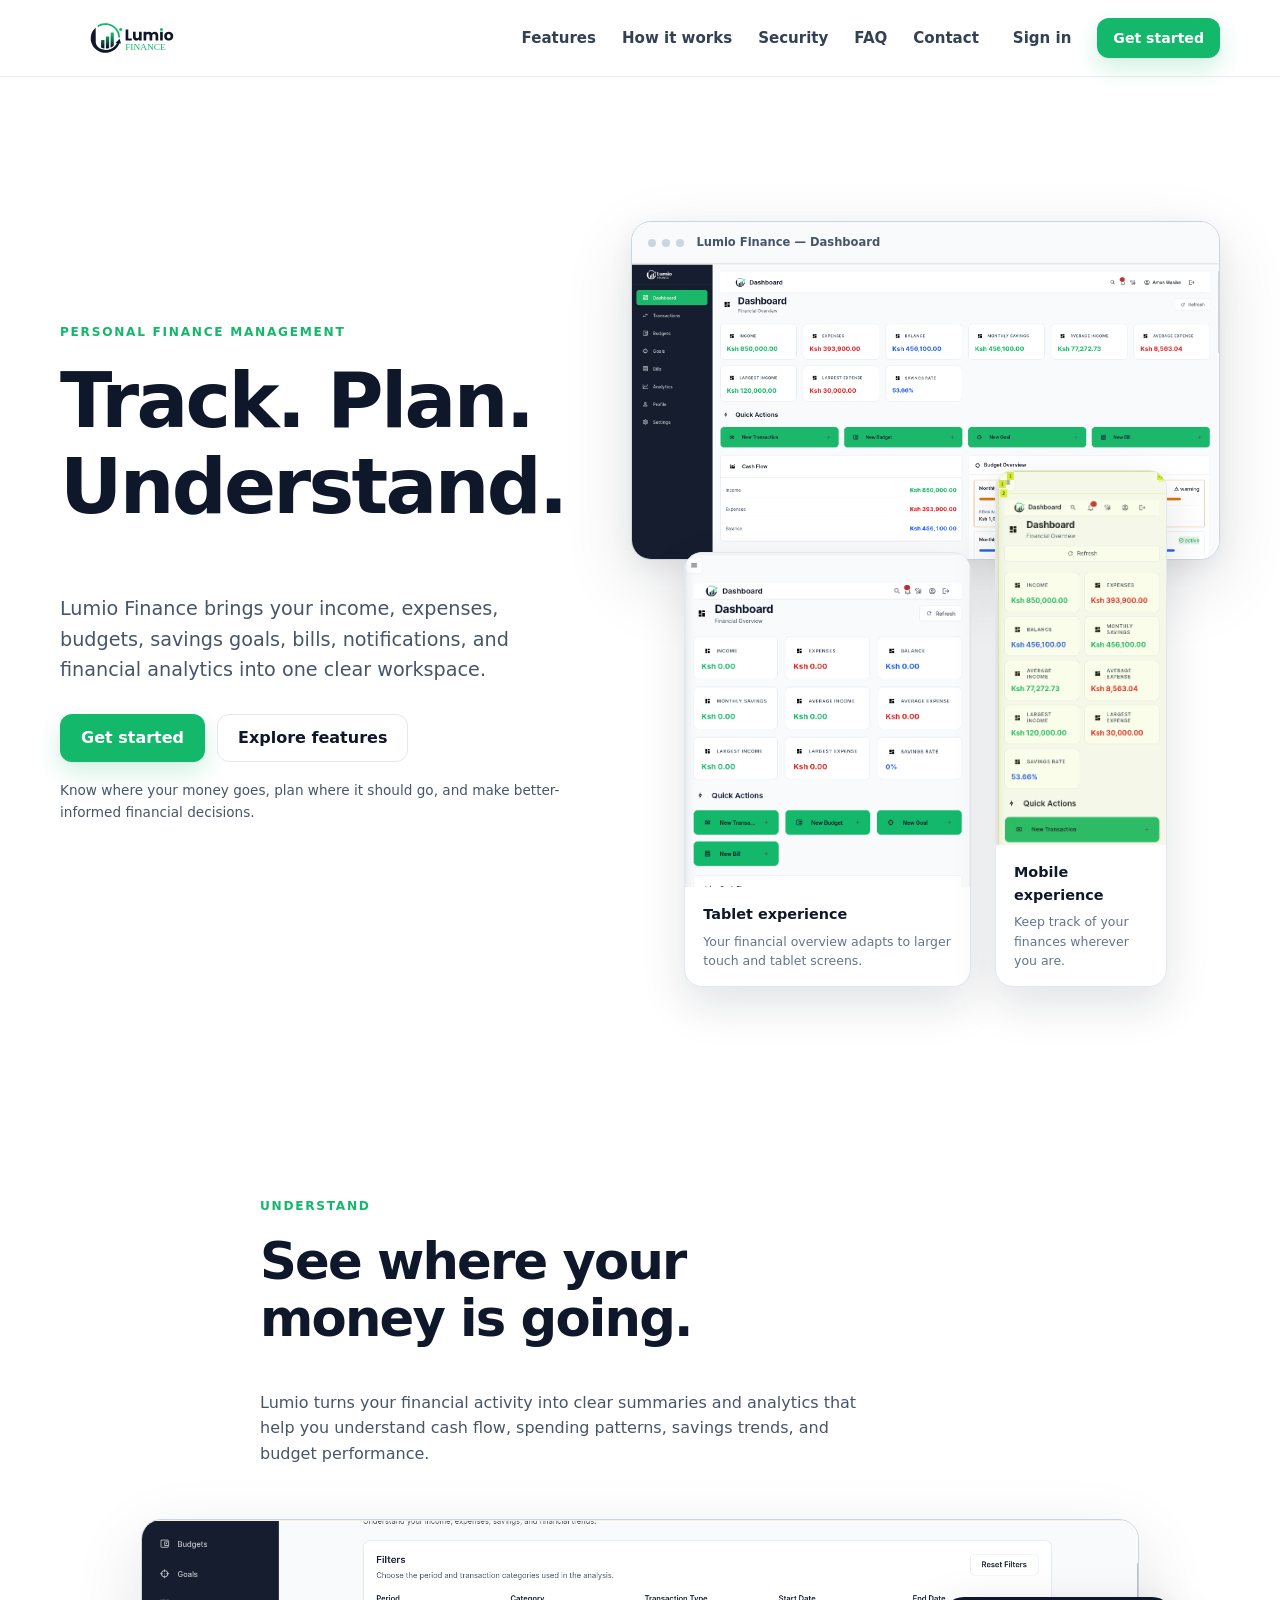
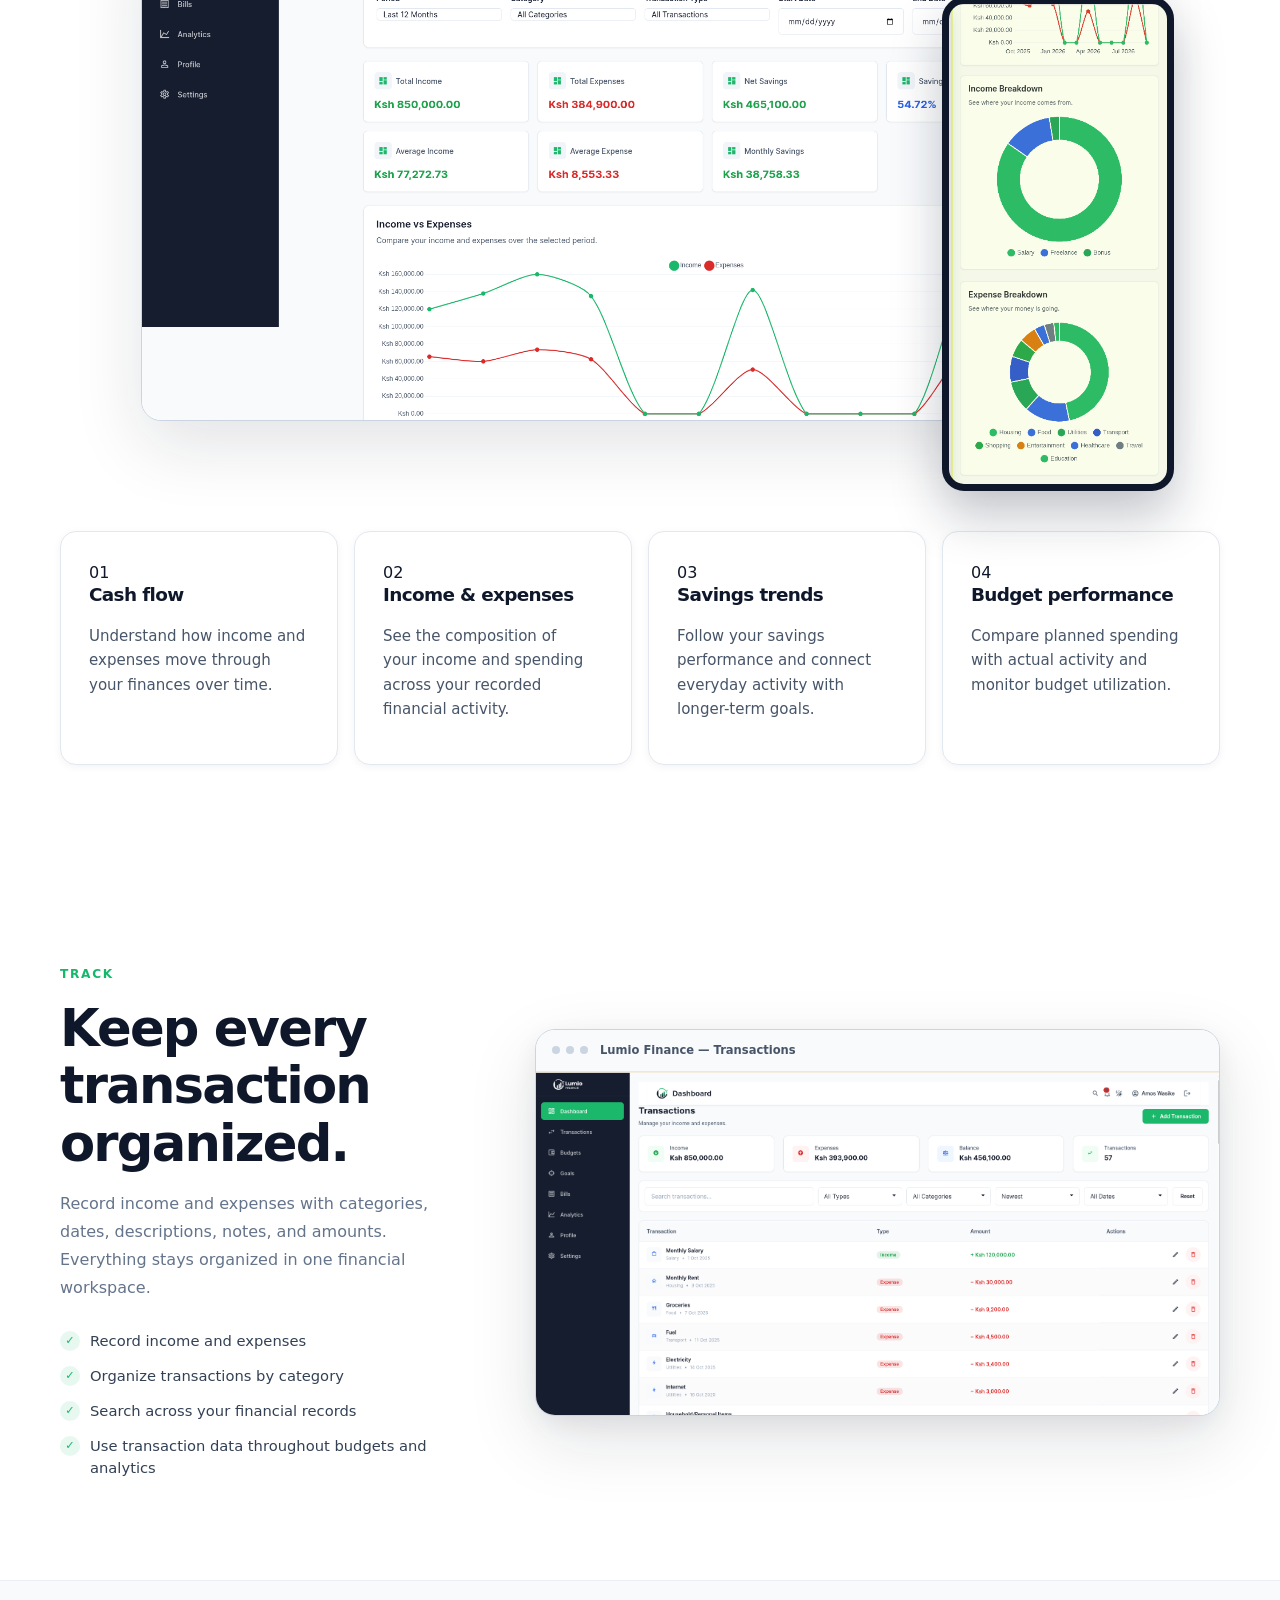
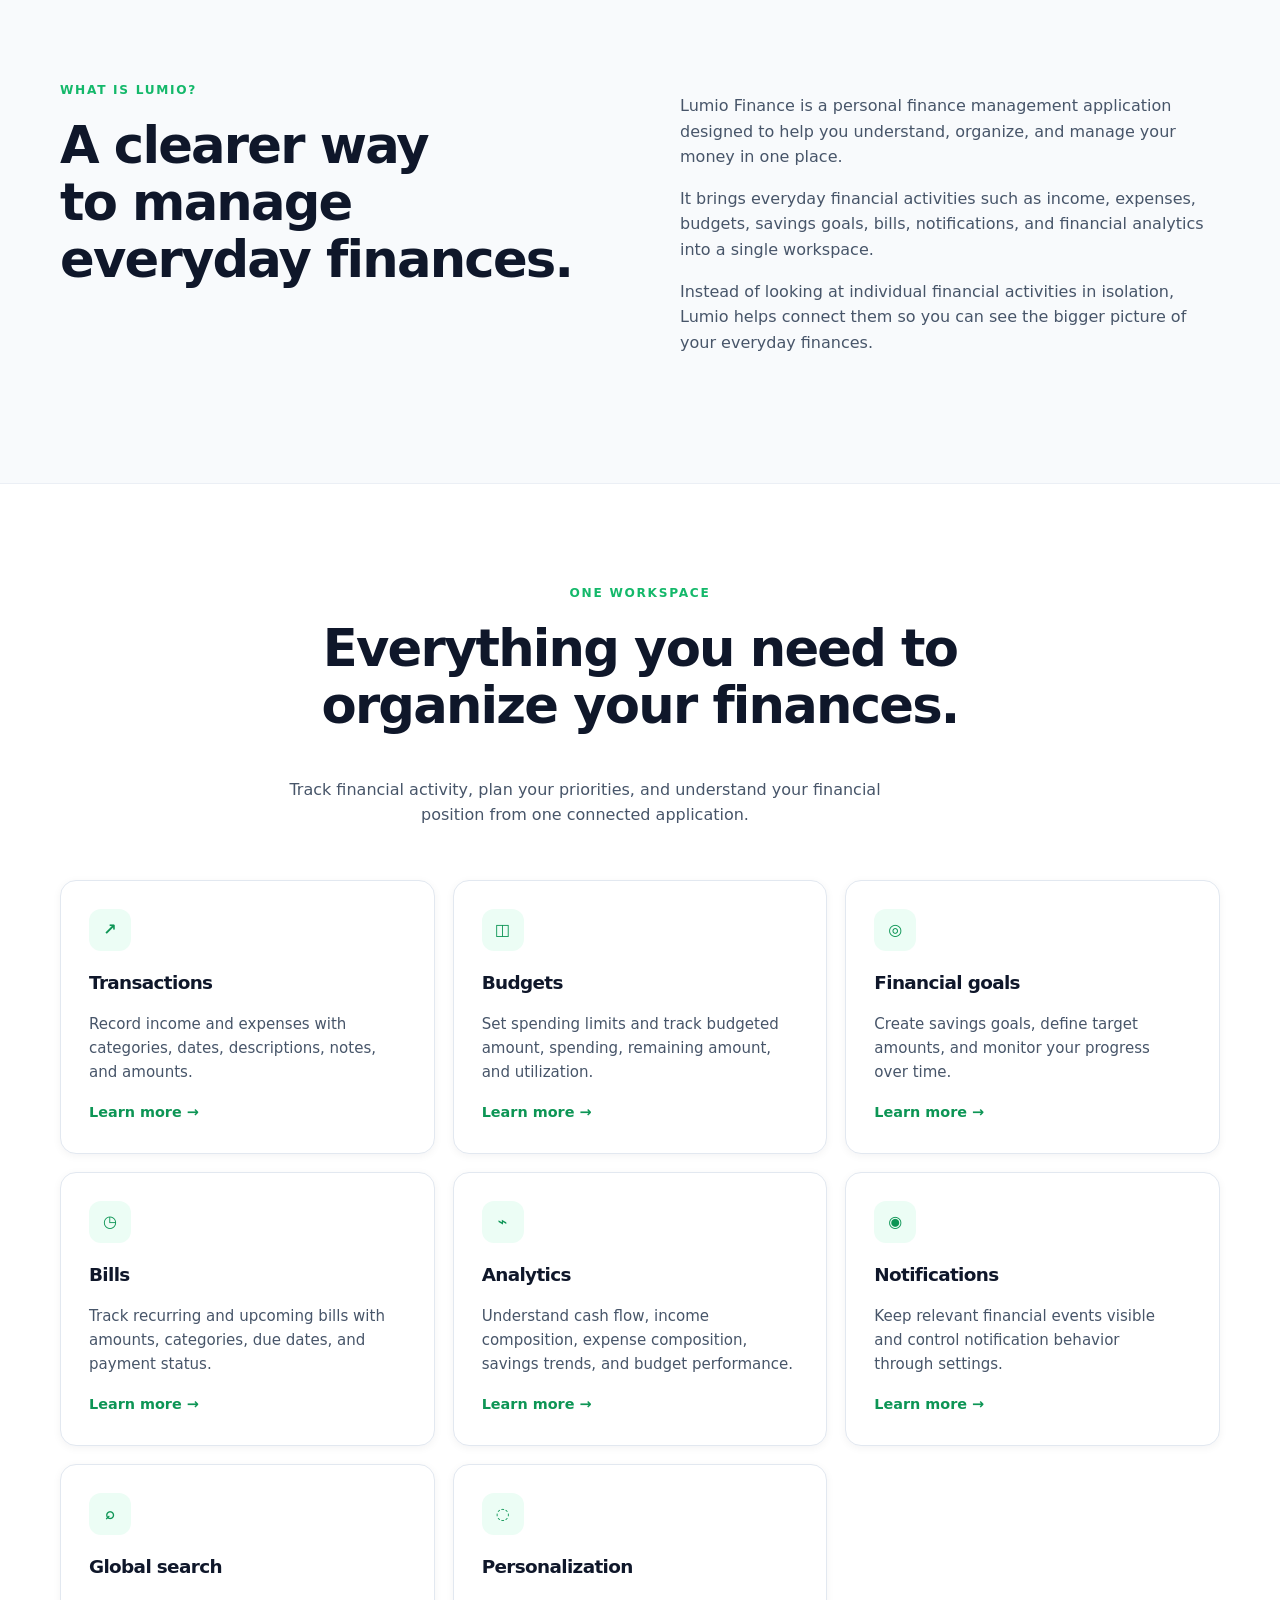
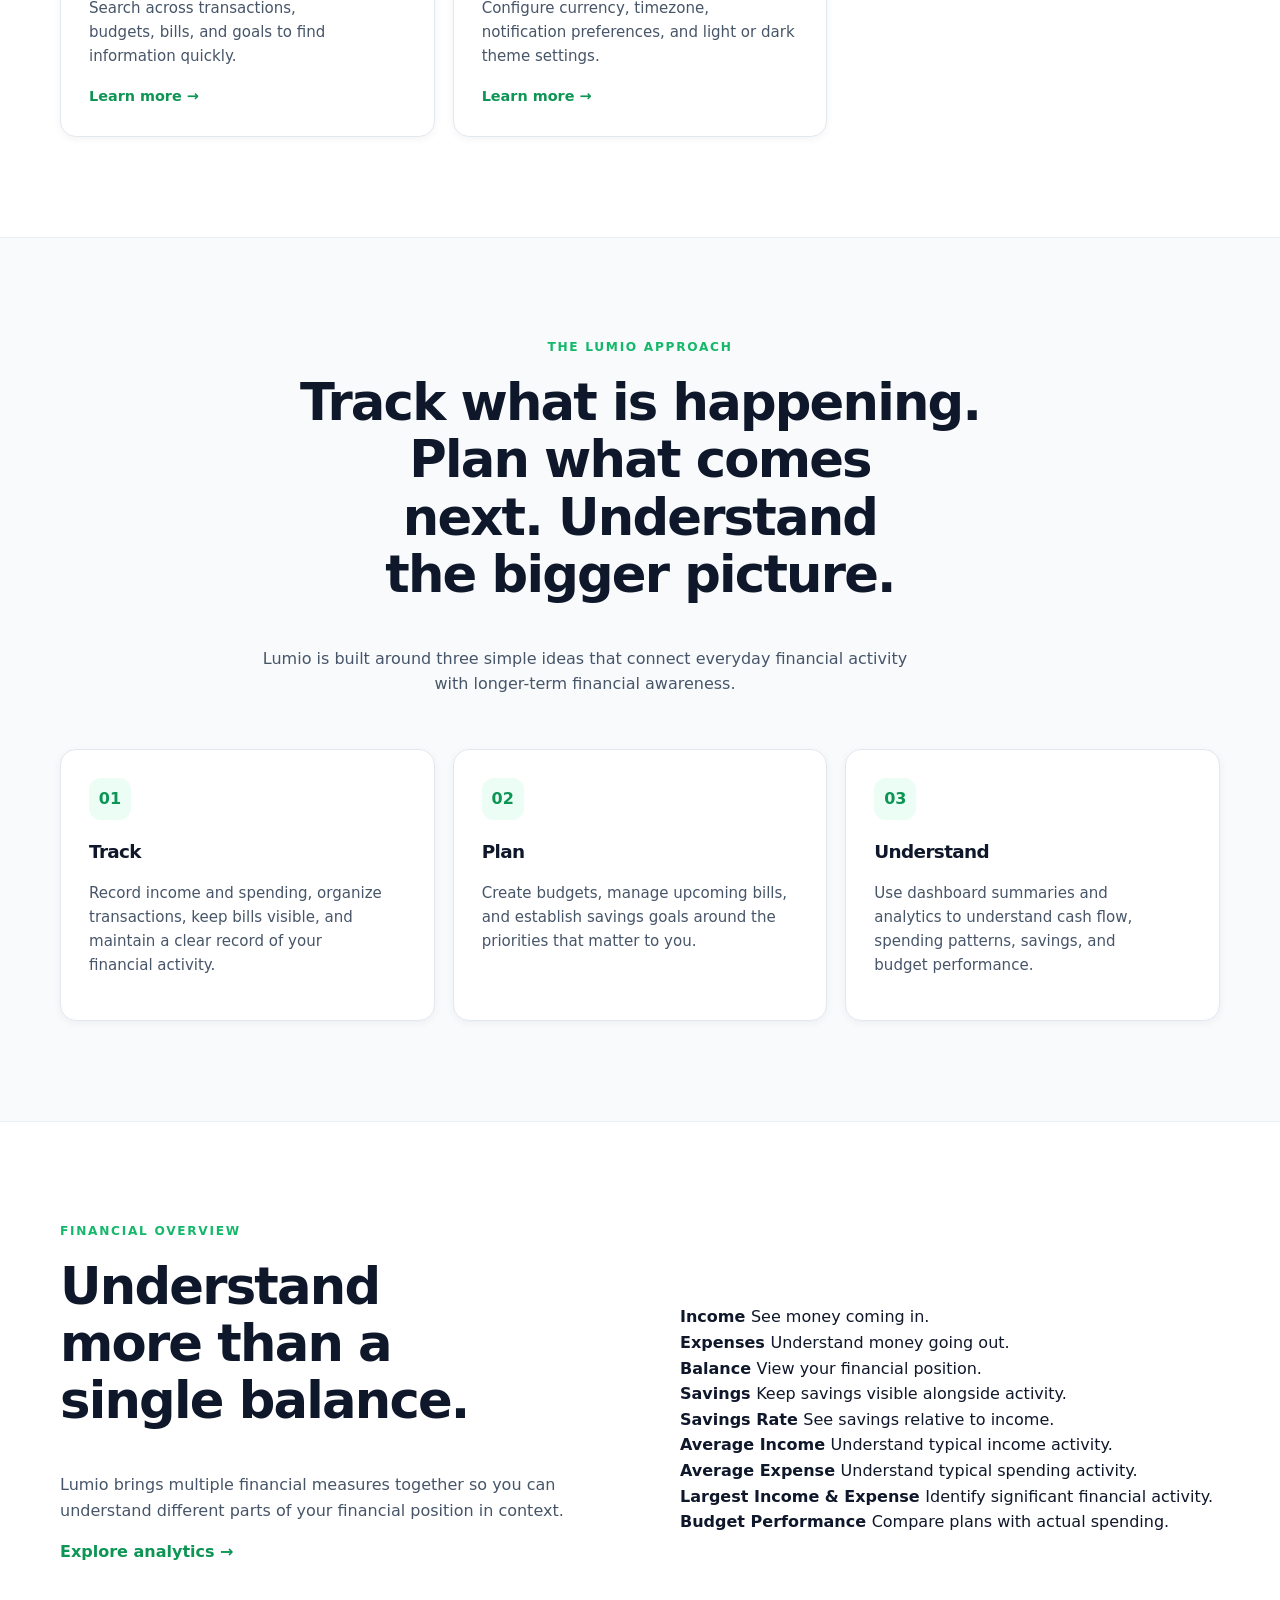
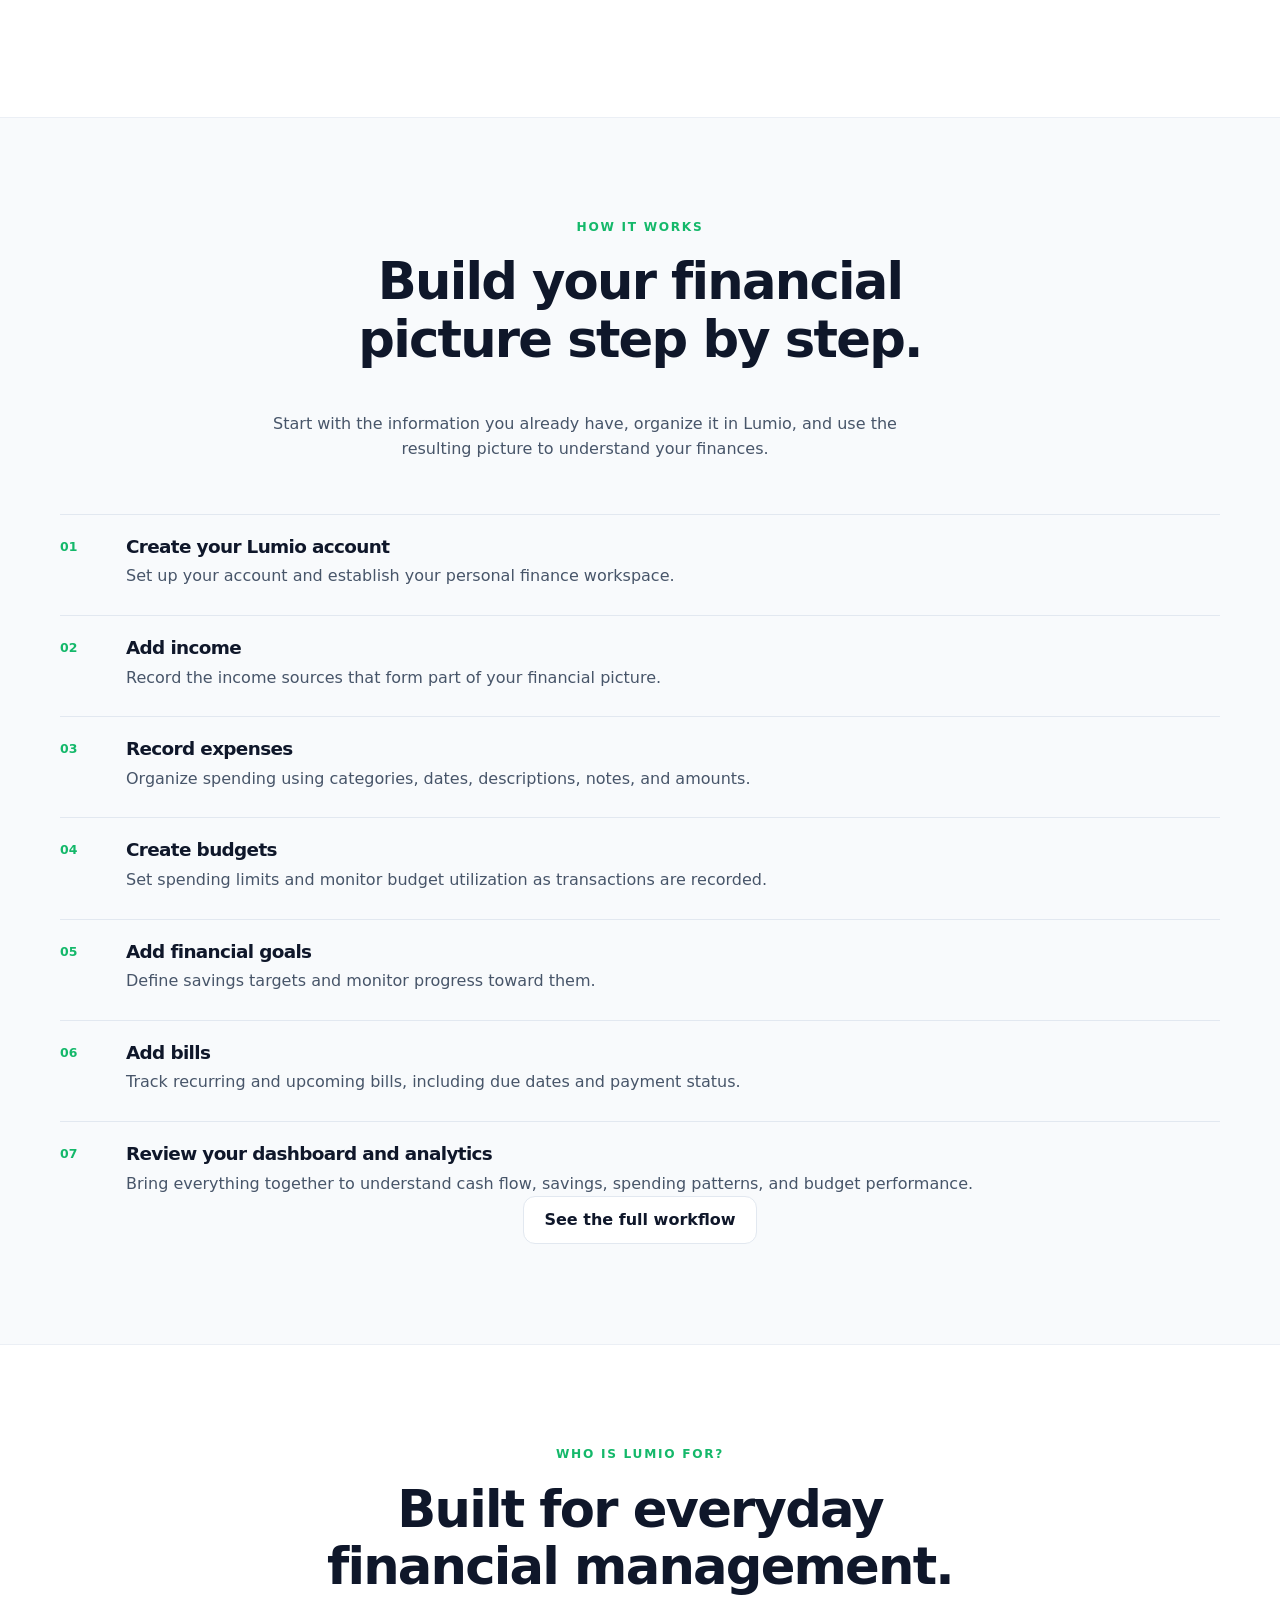
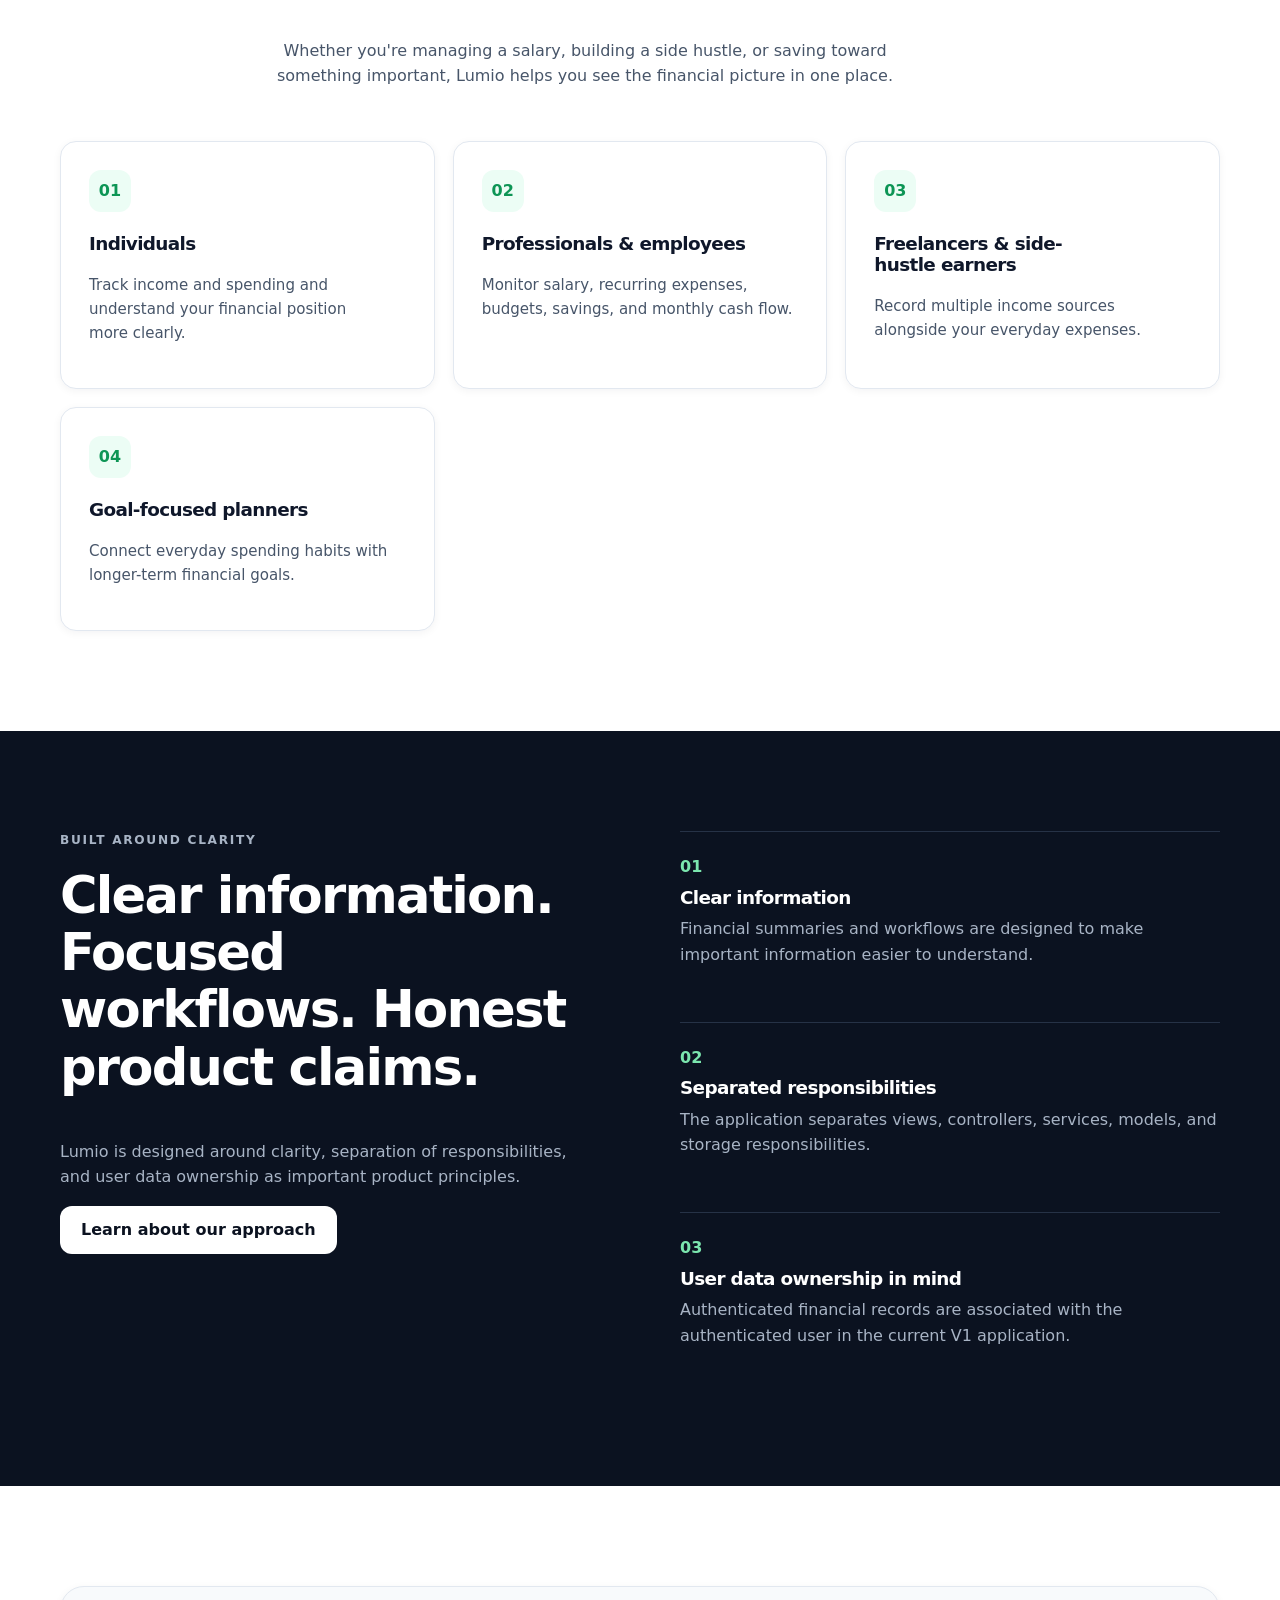
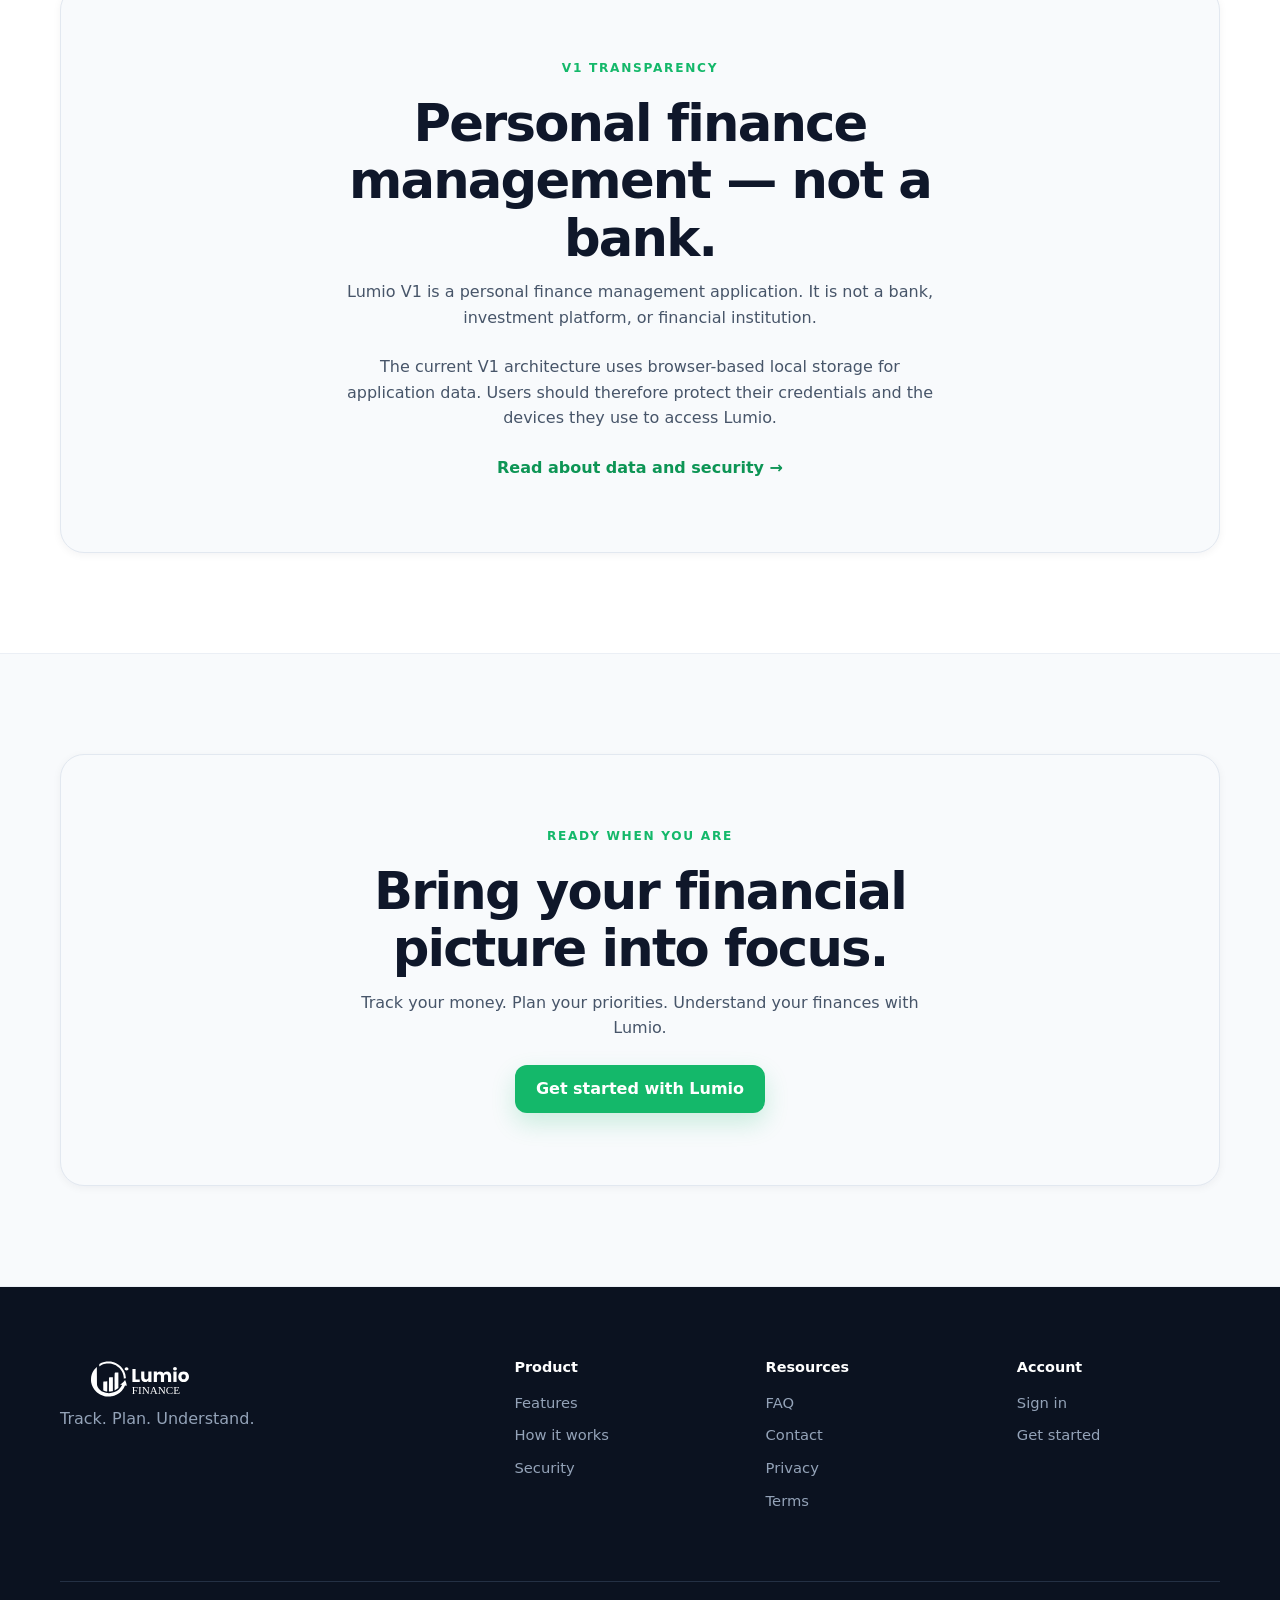
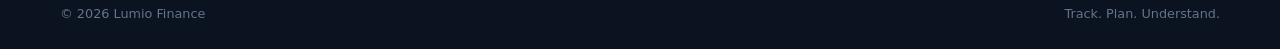
==== index.html @ 43c50fa8 "Initial commit: Lumio Finance core project structure and design assets" ====
<!doctype html>
<html lang="en">

<head>

  <meta charset="utf-8" />

  <meta
    name="viewport"
    content="width=device-width, initial-scale=1"
  />

  <meta
    name="description"
    content="Lumio Finance is a personal finance management application that helps you track income and expenses, plan budgets, manage bills, set financial goals, and understand your finances in one place."
  />

  <meta name="theme-color" content="#0f172a" />


  <!-- =========================================================
       OPEN GRAPH / FACEBOOK / LINKEDIN / WHATSAPP
  ========================================================== -->

  <meta
    property="og:title"
    content="Lumio Finance — Track. Plan. Understand."
  />

  <meta
    property="og:description"
    content="Understand, organize, and manage your everyday finances in one clear workspace."
  />

  <meta
    property="og:type"
    content="website"
  />

  <meta
    property="og:url"
    content="https://lumio-finance.netlify.app/"
  />

  <meta
    property="og:site_name"
    content="Lumio Finance"
  />

  <meta
    property="og:locale"
    content="en_US"
  />

  <meta
    property="og:image"
    content="https://lumio-finance.netlify.app/assets/social/lumio-social-preview.png"
  />

  <meta
    property="og:image:alt"
    content="Lumio Finance — Track. Plan. Understand."
  />

  <meta
    property="og:image:type"
    content="image/png"
  />

  <meta
    property="og:image:width"
    content="1200"
  />

  <meta
    property="og:image:height"
    content="630"
  />


  <!-- =========================================================
       TWITTER / X CARD
  ========================================================== -->

  <meta
    name="twitter:card"
    content="summary_large_image"
  />

  <meta
    name="twitter:title"
    content="Lumio Finance — Track. Plan. Understand."
  />

  <meta
    name="twitter:description"
    content="Understand, organize, and manage your everyday finances in one clear workspace."
  />

  <meta
    name="twitter:image"
    content="https://lumio-finance.netlify.app/assets/social/lumio-social-preview.png"
  />

  <meta
    name="twitter:image:alt"
    content="Lumio Finance — Track. Plan. Understand."
  />


  <!-- =========================================================
       FAVICON
  ========================================================== -->

  <link
    rel="icon"
    type="image/svg+xml"
    href="assets/brand/logos/favicon/favicon.svg"
  />

  <link
    rel="icon"
    type="image/png"
    sizes="32x32"
    href="assets/brand/logos/favicon/favicon-32x32.png"
  />

  <link
    rel="icon"
    type="image/png"
    sizes="16x16"
    href="assets/brand/logos/favicon/favicon-16x16.png"
  />

  <link
    rel="apple-touch-icon"
    href="assets/brand/logos/favicon/apple-touch-icon.png"
  />


  <!-- =========================================================
       TITLE / MANIFEST / STYLES / JAVASCRIPT
  ========================================================== -->

  <title>
    Lumio Finance — Track. Plan. Understand.
  </title>

  <link
    rel="manifest"
    href="site.webmanifest"
  />

  <link
    rel="stylesheet"
    href="css/main.css"
  />

  <script
    type="module"
    src="js/site.js"
  ></script>

</head>

  <body>
    <header class="site-header" data-header>
      <div class="container header-inner">
        <a class="brand" href="index.html" aria-label="Lumio Finance home">
          <span class="brand-mark">
            <img src="assets/brand/logos/lumio-logo.svg" alt="Lumio Finance" />
          </span>
        </a>

        <button
          class="nav-toggle"
          type="button"
          aria-expanded="false"
          aria-controls="site-nav"
          data-nav-toggle
        >
          <span class="sr-only"> Toggle navigation </span>

          <span></span>
          <span></span>
          <span></span>
        </button>

        <nav
          class="site-nav"
          id="site-nav"
          aria-label="Primary navigation"
          data-nav
        >
          <a href="features.html"> Features </a>

          <a href="how-it-works.html"> How it works </a>

          <a href="security.html"> Security </a>

          <a href="faq.html"> FAQ </a>

          <a href="contact.html">Contact</a>

          <a
            class="nav-signin"
            href="https://lumio-finance.netlify.app/#/login"
          >
            Sign in
          </a>

          <a
            class="button button-primary button-small"
            href="https://lumio-finance.netlify.app/#/register"
          >
            Get started
          </a>
        </nav>
      </div>
    </header>

    <main>
      <!-- =========================================================
         HERO
    ========================================================== -->

      <section class="hero">
        <div class="container hero-grid">

          <!-- Hero content -->
          <div class="hero-copy reveal">
            <p class="eyebrow">PERSONAL FINANCE MANAGEMENT</p>

            <h1>
              Track. Plan.
              <span>Understand.</span>
            </h1>

            <p class="hero-lead">
              Lumio Finance brings your income, expenses, budgets, savings
              goals, bills, notifications, and financial analytics into one
              clear workspace.
            </p>

            <div class="button-row">
              <a
                class="button button-primary"
                href="https://lumio-finance.netlify.app/#/register"
              >
                Get started
              </a>

              <a class="button button-secondary" href="features.html">
                Explore features
              </a>
            </div>

            <p class="hero-note">
              Know where your money goes, plan where it should go, and make
              better-informed financial decisions.
            </p>
          </div>

          <!-- Real product screenshots -->
          <div
            class="product-showcase reveal"
            aria-label="Lumio Finance product screenshots"
          >
            <div class="product-showcase-main">
              <div class="product-window">
                <div class="window-bar">
                  <div class="window-controls" aria-hidden="true">
                    <span></span>
                    <span></span>
                    <span></span>
                  </div>

                  <strong>Lumio Finance — Dashboard</strong>
                </div>

                <div class="screenshot-frame">
                  <img
                    src="assets/screenshots/dashboard-desktop.png"
                    alt="Lumio Finance financial overview dashboard on desktop"
                    loading="eager"
                  />
                </div>
              </div>
            </div>

            <div class="product-showcase-devices">
              <figure class="screenshot-card screenshot-tablet">
                <div class="screenshot-card-image">
                  <img
                    src="assets/screenshots/dashboard-tablet.png"
                    alt="Lumio Finance financial overview dashboard on a tablet"
                    loading="lazy"
                  />
                </div>

                <figcaption>
                  <strong>Tablet experience</strong>
                  <span>
                    Your financial overview adapts to larger touch and tablet
                    screens.
                  </span>
                </figcaption>
              </figure>

              <figure class="screenshot-card screenshot-mobile">
                <div class="screenshot-card-image">
                  <img
                    src="assets/screenshots/dashboard-mobile.png"
                    alt="Lumio Finance financial overview dashboard on a mobile device"
                    loading="lazy"
                  />
                </div>

                <figcaption>
                  <strong>Mobile experience</strong>
                  <span>
                    Keep track of your finances wherever you are.
                  </span>
                </figcaption>
              </figure>
            </div>
          </div>

        </div>
      </section>
      <!-- End hero -->


<section class="product-showcase-section section">

    <div class="container">

        <div class="section-heading narrow reveal">

            <p class="eyebrow">
                UNDERSTAND
            </p>

            <h2>
                See where your money is going.
            </h2>

            <p>
                Lumio turns your financial activity into clear
                summaries and analytics that help you understand
                cash flow, spending patterns, savings trends,
                and budget performance.
            </p>

        </div>


        <div class="analytics-showcase reveal">

            <div class="analytics-showcase-image">

                <img
                    src="assets/screenshots/analytics-desktop.png"
                    alt="Lumio Finance analytics dashboard showing financial trends and spending insights"
                    loading="lazy"
                >

            </div>


            <div class="analytics-showcase-mobile">

                <img
                    src="assets/screenshots/analytics-mobile.png"
                    alt="Lumio Finance analytics interface on mobile"
                    loading="lazy"
                >

            </div>

        </div>


        <div class="analytics-points">

            <div class="info-card reveal">

                <span class="info-card-number">
                    01
                </span>

                <h3>
                    Cash flow
                </h3>

                <p>
                    Understand how income and expenses move
                    through your finances over time.
                </p>

            </div>


            <div class="info-card reveal">

                <span class="info-card-number">
                    02
                </span>

                <h3>
                    Income & expenses
                </h3>

                <p>
                    See the composition of your income and
                    spending across your recorded financial activity.
                </p>

            </div>


            <div class="info-card reveal">

                <span class="info-card-number">
                    03
                </span>

                <h3>
                    Savings trends
                </h3>

                <p>
                    Follow your savings performance and connect
                    everyday activity with longer-term goals.
                </p>

            </div>


            <div class="info-card reveal">

                <span class="info-card-number">
                    04
                </span>

                <h3>
                    Budget performance
                </h3>

                <p>
                    Compare planned spending with actual activity
                    and monitor budget utilization.
                </p>

            </div>

        </div>

    </div>

</section>

<section class="transaction-showcase-section section">

    <div class="container">

        <div class="transaction-showcase">

            <div class="transaction-showcase-content reveal">

                <p class="eyebrow">
                    TRACK
                </p>

                <h2>
                    Keep every transaction organized.
                </h2>

                <p>
                    Record income and expenses with categories,
                    dates, descriptions, notes, and amounts.
                    Everything stays organized in one financial workspace.
                </p>


                <ul class="showcase-list">

                    <li>
                        <span aria-hidden="true">✓</span>
                        Record income and expenses
                    </li>

                    <li>
                        <span aria-hidden="true">✓</span>
                        Organize transactions by category
                    </li>

                    <li>
                        <span aria-hidden="true">✓</span>
                        Search across your financial records
                    </li>

                    <li>
                        <span aria-hidden="true">✓</span>
                        Use transaction data throughout budgets and analytics
                    </li>

                </ul>

            </div>


            <div class="transaction-showcase-image reveal">

                <div class="product-window">

                    <div class="window-bar">

                        <div class="window-controls" aria-hidden="true">
                            <span></span>
                            <span></span>
                            <span></span>
                        </div>

                        <strong>
                            Lumio Finance — Transactions
                        </strong>

                    </div>

                    <div class="screenshot-frame">

                        <img
                            src="assets/screenshots/transaction-desktop.png"
                            alt="Lumio Finance transactions page showing organized financial records"
                            loading="lazy"
                        >

                    </div>

                </div>

            </div>

        </div>

    </div>

</section>

      <!-- =========================================================
         WHAT IS LUMIO
    ========================================================== -->

      <section class="section section-soft">
        <div class="container split-section">
          <div class="section-heading reveal">
            <p class="eyebrow">WHAT IS LUMIO?</p>

            <h2>A clearer way to manage everyday finances.</h2>
          </div>

          <div class="reveal">
            <p class="large-copy">
              Lumio Finance is a personal finance management application
              designed to help you understand, organize, and manage your money
              in one place.
            </p>

            <p>
              It brings everyday financial activities such as income, expenses,
              budgets, savings goals, bills, notifications, and financial
              analytics into a single workspace.
            </p>

            <p>
              Instead of looking at individual financial activities in
              isolation, Lumio helps connect them so you can see the bigger
              picture of your everyday finances.
            </p>
          </div>
        </div>
      </section>

      <!-- =========================================================
         CORE FEATURES
    ========================================================== -->

      <section class="section">
        <div class="container">
          <div class="section-heading centered reveal">
            <p class="eyebrow">ONE WORKSPACE</p>

            <h2>Everything you need to organize your finances.</h2>

            <p>
              Track financial activity, plan your priorities, and understand
              your financial position from one connected application.
            </p>
          </div>

          <div class="feature-grid reveal">
            <!-- Transactions -->

            <article class="feature-card" id="transactions">
              <span class="feature-icon" aria-hidden="true"> ↗ </span>

              <h3>Transactions</h3>

              <p>
                Record income and expenses with categories, dates, descriptions,
                notes, and amounts.
              </p>

              <a href="features.html#transactions"> Learn more → </a>
            </article>

            <!-- Budgets -->

            <article class="feature-card" id="budgets">
              <span class="feature-icon" aria-hidden="true"> ◫ </span>

              <h3>Budgets</h3>

              <p>
                Set spending limits and track budgeted amount, spending,
                remaining amount, and utilization.
              </p>

              <a href="features.html#budgets"> Learn more → </a>
            </article>

            <!-- Goals -->

            <article class="feature-card" id="goals">
              <span class="feature-icon" aria-hidden="true"> ◎ </span>

              <h3>Financial goals</h3>

              <p>
                Create savings goals, define target amounts, and monitor your
                progress over time.
              </p>

              <a href="features.html#goals"> Learn more → </a>
            </article>

            <!-- Bills -->

            <article class="feature-card" id="bills">
              <span class="feature-icon" aria-hidden="true"> ◷ </span>

              <h3>Bills</h3>

              <p>
                Track recurring and upcoming bills with amounts, categories, due
                dates, and payment status.
              </p>

              <a href="features.html#bills"> Learn more → </a>
            </article>

            <!-- Analytics -->

            <article class="feature-card" id="analytics">
              <span class="feature-icon" aria-hidden="true"> ⌁ </span>

              <h3>Analytics</h3>

              <p>
                Understand cash flow, income composition, expense composition,
                savings trends, and budget performance.
              </p>

              <a href="features.html#analytics"> Learn more → </a>
            </article>

            <!-- Notifications -->

            <article class="feature-card" id="notifications">
              <span class="feature-icon" aria-hidden="true"> ◉ </span>

              <h3>Notifications</h3>

              <p>
                Keep relevant financial events visible and control notification
                behavior through settings.
              </p>

              <a href="features.html#notifications"> Learn more → </a>
            </article>

            <!-- Search -->

            <article class="feature-card" id="search">
              <span class="feature-icon" aria-hidden="true"> ⌕ </span>

              <h3>Global search</h3>

              <p>
                Search across transactions, budgets, bills, and goals to find
                information quickly.
              </p>

              <a href="features.html#search"> Learn more → </a>
            </article>

            <!-- Personalization -->

            <article class="feature-card" id="personalization">
              <span class="feature-icon" aria-hidden="true"> ◌ </span>

              <h3>Personalization</h3>

              <p>
                Configure currency, timezone, notification preferences, and
                light or dark theme settings.
              </p>

              <a href="features.html#personalization"> Learn more → </a>
            </article>
          </div>
        </div>
      </section>

      <!-- =========================================================
         TRACK PLAN UNDERSTAND
    ========================================================== -->

      <section class="section section-soft">
        <div class="container">
          <div class="section-heading centered reveal">
            <p class="eyebrow">THE LUMIO APPROACH</p>

            <h2>
              Track what is happening. Plan what comes next. Understand the
              bigger picture.
            </h2>

            <p>
              Lumio is built around three simple ideas that connect everyday
              financial activity with longer-term financial awareness.
            </p>
          </div>

          <div class="feature-grid reveal">
            <article class="feature-card">
              <span class="feature-icon" aria-hidden="true"> 01 </span>

              <h3>Track</h3>

              <p>
                Record income and spending, organize transactions, keep bills
                visible, and maintain a clear record of your financial activity.
              </p>
            </article>

            <article class="feature-card">
              <span class="feature-icon" aria-hidden="true"> 02 </span>

              <h3>Plan</h3>

              <p>
                Create budgets, manage upcoming bills, and establish savings
                goals around the priorities that matter to you.
              </p>
            </article>

            <article class="feature-card">
              <span class="feature-icon" aria-hidden="true"> 03 </span>

              <h3>Understand</h3>

              <p>
                Use dashboard summaries and analytics to understand cash flow,
                spending patterns, savings, and budget performance.
              </p>
            </article>
          </div>
        </div>
      </section>

      <!-- =========================================================
         FINANCIAL OVERVIEW
    ========================================================== -->

      <section class="section">
        <div class="container split-section">
          <div class="section-heading reveal">
            <p class="eyebrow">FINANCIAL OVERVIEW</p>

            <h2>Understand more than a single balance.</h2>

            <p>
              Lumio brings multiple financial measures together so you can
              understand different parts of your financial position in context.
            </p>

            <a class="text-link" href="features.html#analytics">
              Explore analytics →
            </a>
          </div>

          <div class="metric-list reveal">
            <div>
              <strong> Income </strong>

              <span> See money coming in. </span>
            </div>

            <div>
              <strong> Expenses </strong>

              <span> Understand money going out. </span>
            </div>

            <div>
              <strong> Balance </strong>

              <span> View your financial position. </span>
            </div>

            <div>
              <strong> Savings </strong>

              <span> Keep savings visible alongside activity. </span>
            </div>

            <div>
              <strong> Savings Rate </strong>

              <span> See savings relative to income. </span>
            </div>

            <div>
              <strong> Average Income </strong>

              <span> Understand typical income activity. </span>
            </div>

            <div>
              <strong> Average Expense </strong>

              <span> Understand typical spending activity. </span>
            </div>

            <div>
              <strong> Largest Income & Expense </strong>

              <span> Identify significant financial activity. </span>
            </div>

            <div>
              <strong> Budget Performance </strong>

              <span> Compare plans with actual spending. </span>
            </div>
          </div>
        </div>
      </section>

      <!-- =========================================================
         HOW IT WORKS
    ========================================================== -->

      <section class="section section-soft">
        <div class="container">
          <div class="section-heading centered reveal">
            <p class="eyebrow">HOW IT WORKS</p>

            <h2>Build your financial picture step by step.</h2>

            <p>
              Start with the information you already have, organize it in Lumio,
              and use the resulting picture to understand your finances.
            </p>
          </div>

          <ol class="steps reveal">
            <li>
              <span> 01 </span>

              <div>
                <h3>Create your Lumio account</h3>

                <p>
                  Set up your account and establish your personal finance
                  workspace.
                </p>
              </div>
            </li>

            <li>
              <span> 02 </span>

              <div>
                <h3>Add income</h3>

                <p>
                  Record the income sources that form part of your financial
                  picture.
                </p>
              </div>
            </li>

            <li>
              <span> 03 </span>

              <div>
                <h3>Record expenses</h3>

                <p>
                  Organize spending using categories, dates, descriptions,
                  notes, and amounts.
                </p>
              </div>
            </li>

            <li>
              <span> 04 </span>

              <div>
                <h3>Create budgets</h3>

                <p>
                  Set spending limits and monitor budget utilization as
                  transactions are recorded.
                </p>
              </div>
            </li>

            <li>
              <span> 05 </span>

              <div>
                <h3>Add financial goals</h3>

                <p>Define savings targets and monitor progress toward them.</p>
              </div>
            </li>

            <li>
              <span> 06 </span>

              <div>
                <h3>Add bills</h3>

                <p>
                  Track recurring and upcoming bills, including due dates and
                  payment status.
                </p>
              </div>
            </li>

            <li>
              <span> 07 </span>

              <div>
                <h3>Review your dashboard and analytics</h3>

                <p>
                  Bring everything together to understand cash flow, savings,
                  spending patterns, and budget performance.
                </p>
              </div>
            </li>
          </ol>

          <div class="centered reveal">
            <a class="button button-secondary" href="how-it-works.html">
              See the full workflow
            </a>
          </div>
        </div>
      </section>

      <!-- =========================================================
         WHO IS LUMIO FOR?
    ========================================================== -->

      <section class="section">
        <div class="container">
          <div class="section-heading centered reveal">
            <p class="eyebrow">WHO IS LUMIO FOR?</p>

            <h2>Built for everyday financial management.</h2>

            <p>
              Whether you're managing a salary, building a side hustle, or
              saving toward something important, Lumio helps you see the
              financial picture in one place.
            </p>
          </div>

          <div class="feature-grid reveal">
            <article class="feature-card">
              <span class="feature-icon"> 01 </span>

              <h3>Individuals</h3>

              <p>
                Track income and spending and understand your financial position
                more clearly.
              </p>
            </article>

            <article class="feature-card">
              <span class="feature-icon"> 02 </span>

              <h3>Professionals & employees</h3>

              <p>
                Monitor salary, recurring expenses, budgets, savings, and
                monthly cash flow.
              </p>
            </article>

            <article class="feature-card">
              <span class="feature-icon"> 03 </span>

              <h3>Freelancers & side-hustle earners</h3>

              <p>
                Record multiple income sources alongside your everyday expenses.
              </p>
            </article>

            <article class="feature-card">
              <span class="feature-icon"> 04 </span>

              <h3>Goal-focused planners</h3>

              <p>
                Connect everyday spending habits with longer-term financial
                goals.
              </p>
            </article>
          </div>
        </div>
      </section>

      <!-- =========================================================
         BUILT AROUND CLARITY
    ========================================================== -->

      <section class="section section-dark">
        <div class="container split-section dark-split">
          <div class="section-heading reveal">
            <p class="eyebrow eyebrow-light">BUILT AROUND CLARITY</p>

            <h2>
              Clear information. Focused workflows. Honest product claims.
            </h2>

            <p>
              Lumio is designed around clarity, separation of responsibilities,
              and user data ownership as important product principles.
            </p>

            <a class="button button-light" href="security.html">
              Learn about our approach
            </a>
          </div>

          <div class="principles reveal">
            <div>
              <strong> 01 </strong>

              <h3>Clear information</h3>

              <p>
                Financial summaries and workflows are designed to make important
                information easier to understand.
              </p>
            </div>

            <div>
              <strong> 02 </strong>

              <h3>Separated responsibilities</h3>

              <p>
                The application separates views, controllers, services, models,
                and storage responsibilities.
              </p>
            </div>

            <div>
              <strong> 03 </strong>

              <h3>User data ownership in mind</h3>

              <p>
                Authenticated financial records are associated with the
                authenticated user in the current V1 application.
              </p>
            </div>
          </div>
        </div>
      </section>

      <!-- =========================================================
         V1 TRANSPARENCY
    ========================================================== -->

      <section class="section">
        <div class="container cta-card reveal">
          <p class="eyebrow">V1 TRANSPARENCY</p>

          <h2>Personal finance management — not a bank.</h2>

          <p>
            Lumio V1 is a personal finance management application. It is not a
            bank, investment platform, or financial institution.
          </p>

          <p>
            The current V1 architecture uses browser-based local storage for
            application data. Users should therefore protect their credentials
            and the devices they use to access Lumio.
          </p>

          <a class="text-link" href="security.html">
            Read about data and security →
          </a>
        </div>
      </section>

      <!-- =========================================================
         FINAL CTA
    ========================================================== -->

      <section class="section section-soft">
        <div class="container cta-card reveal">
          <p class="eyebrow">READY WHEN YOU ARE</p>

          <h2>Bring your financial picture into focus.</h2>

          <p>
            Track your money. Plan your priorities. Understand your finances
            with Lumio.
          </p>

          <a
            class="button button-primary"
            href="https://lumio-finance.netlify.app/#/register"
          >
            Get started with Lumio
          </a>
        </div>
      </section>
    </main>

    <!-- =============================================================
     FOOTER
============================================================== -->

    <footer class="site-footer">
      <div class="container footer-grid">
        <div>
          <a
            class="brand footer-brand"
            href="index.html"
            aria-label="Lumio Finance home"
          >
            <span class="brand-mark">
              <img
                src="assets/brand/logos/lumio-logo-dark.svg"
                alt="Lumio Finance"
              />
            </span>
          </a>

          <p>Track. Plan. Understand.</p>
        </div>

        <div>
          <h3>Product</h3>

          <a href="features.html"> Features </a>

          <a href="how-it-works.html"> How it works </a>

          <a href="security.html"> Security </a>
        </div>

        <div>
          <h3>Resources</h3>

          <a href="faq.html"> FAQ </a>

          <a href="contact.html">Contact</a>

          <a href="privacy.html"> Privacy </a>

          <a href="terms.html"> Terms </a>
        </div>

        <div>
          <h3>Account</h3>

          <a href="https://lumio-finance.netlify.app/#/login"> Sign in </a>

          <a href="https://lumio-finance.netlify.app/#/register"> Get started </a>
        </div>
      </div>

      <div class="container footer-bottom">
        <span> © 2026 Lumio Finance </span>

        <span> Track. Plan. Understand. </span>
      </div>
    </footer>
  </body>
</html>
---- css/main.css ----
@import url("base/reset.css");
@import url("base/variables.css");
@import url("base/typography.css");
@import url("base/base.css");
@import url("layout/header.css");
@import url("layout/footer.css");
@import url("layout/sections.css");
@import url("components/buttons.css");
@import url("components/cards.css");
@import url("components/faq.css");
@import url("components/forms.css");
@import url("components/product-showcase.css");
@import url("pages/home.css");
@import url("pages/features.css");
@import url("pages/contact.css");
@import url("pages/legal.css");
@import url("pages/404.css");

/* ==========================================================================
   Responsive system
   ========================================================================== */

/* Tablet & Medium Displays (<= 900px) */
@media (max-width: 900px) {
  .hero-grid,
  .split-section {
    grid-template-columns: 1fr;
    gap: 48px;
  }

  .feature-grid {
    grid-template-columns: repeat(2, minmax(0, 1fr));
  }

  .footer-grid {
    grid-template-columns: 1.5fr 1fr 1fr;
  }

  .section-heading {
    margin-bottom: 42px;
  }
}

/* Mobile & Small Tablet Displays (<= 700px) */
@media (max-width: 700px) {
  /* Layout & Section Spacing */
  .container {
    width: min(var(--container), calc(100% - 28px));
  }

  .section {
    padding: 72px 0;
  }

  .hero {
    padding: 70px 0 80px;
  }

  .page-hero {
    padding: 70px 0 64px;
  }

  .section-heading {
    margin-bottom: 36px;
    text-align: left;
  }

  .feature-grid,
  .feature-detail-grid,
  .info-grid {
    grid-template-columns: 1fr;
  }

  /* Navigation Bar */
  .nav-toggle {
    display: block;
  }

  .site-nav {
    position: absolute;
    top: 68px;
    right: 14px;
    left: 14px;
    display: none;
    flex-direction: column;
    gap: 4px;
    align-items: stretch;
    padding: 14px;
    background: white;
    border: 1px solid var(--color-border);
    border-radius: 16px;
    box-shadow: var(--shadow);
  }

  .site-nav.is-open {
    display: flex;
  }

  .site-nav > a:not(.button) {
    padding: 11px 10px;
  }

  .nav-signin {
    margin-left: 0;
  }

  /* Buttons & Interactions */
  .button-row {
    align-items: stretch;
  }

  .button-row .button,
  .site-nav .button {
    width: 100%;
  }

  .steps-large article {
    grid-template-columns: 45px 1fr;
  }

  /* Footer Modifications */
  .footer-grid {
    grid-template-columns: 1fr 1fr;
    gap: 32px;
  }

  .footer-bottom {
    display: block;
  }

  .footer-bottom span {
    display: block;
    margin: 5px 0;
  }
}

/* Small Mobile Screens (<= 420px) */
@media (max-width: 420px) {
  .footer-grid {
    grid-template-columns: 1fr;
  }

  h1 {
    font-size: clamp(2.35rem, 13vw, 3.3rem);
  }

  .hero-lead {
    font-size: 1.05rem;
  }

  .cta-card {
    padding: 52px 20px;
  }
}

/* Accessibility Preferences */
@media (prefers-reduced-motion: reduce) {
  html {
    scroll-behavior: auto;
  }

  .reveal {
    opacity: 1;
    transform: none;
    transition: none;
  }

  .button,
  .feature-card,
  .detail-card,
  .info-card {
    transition: none;
  }
}
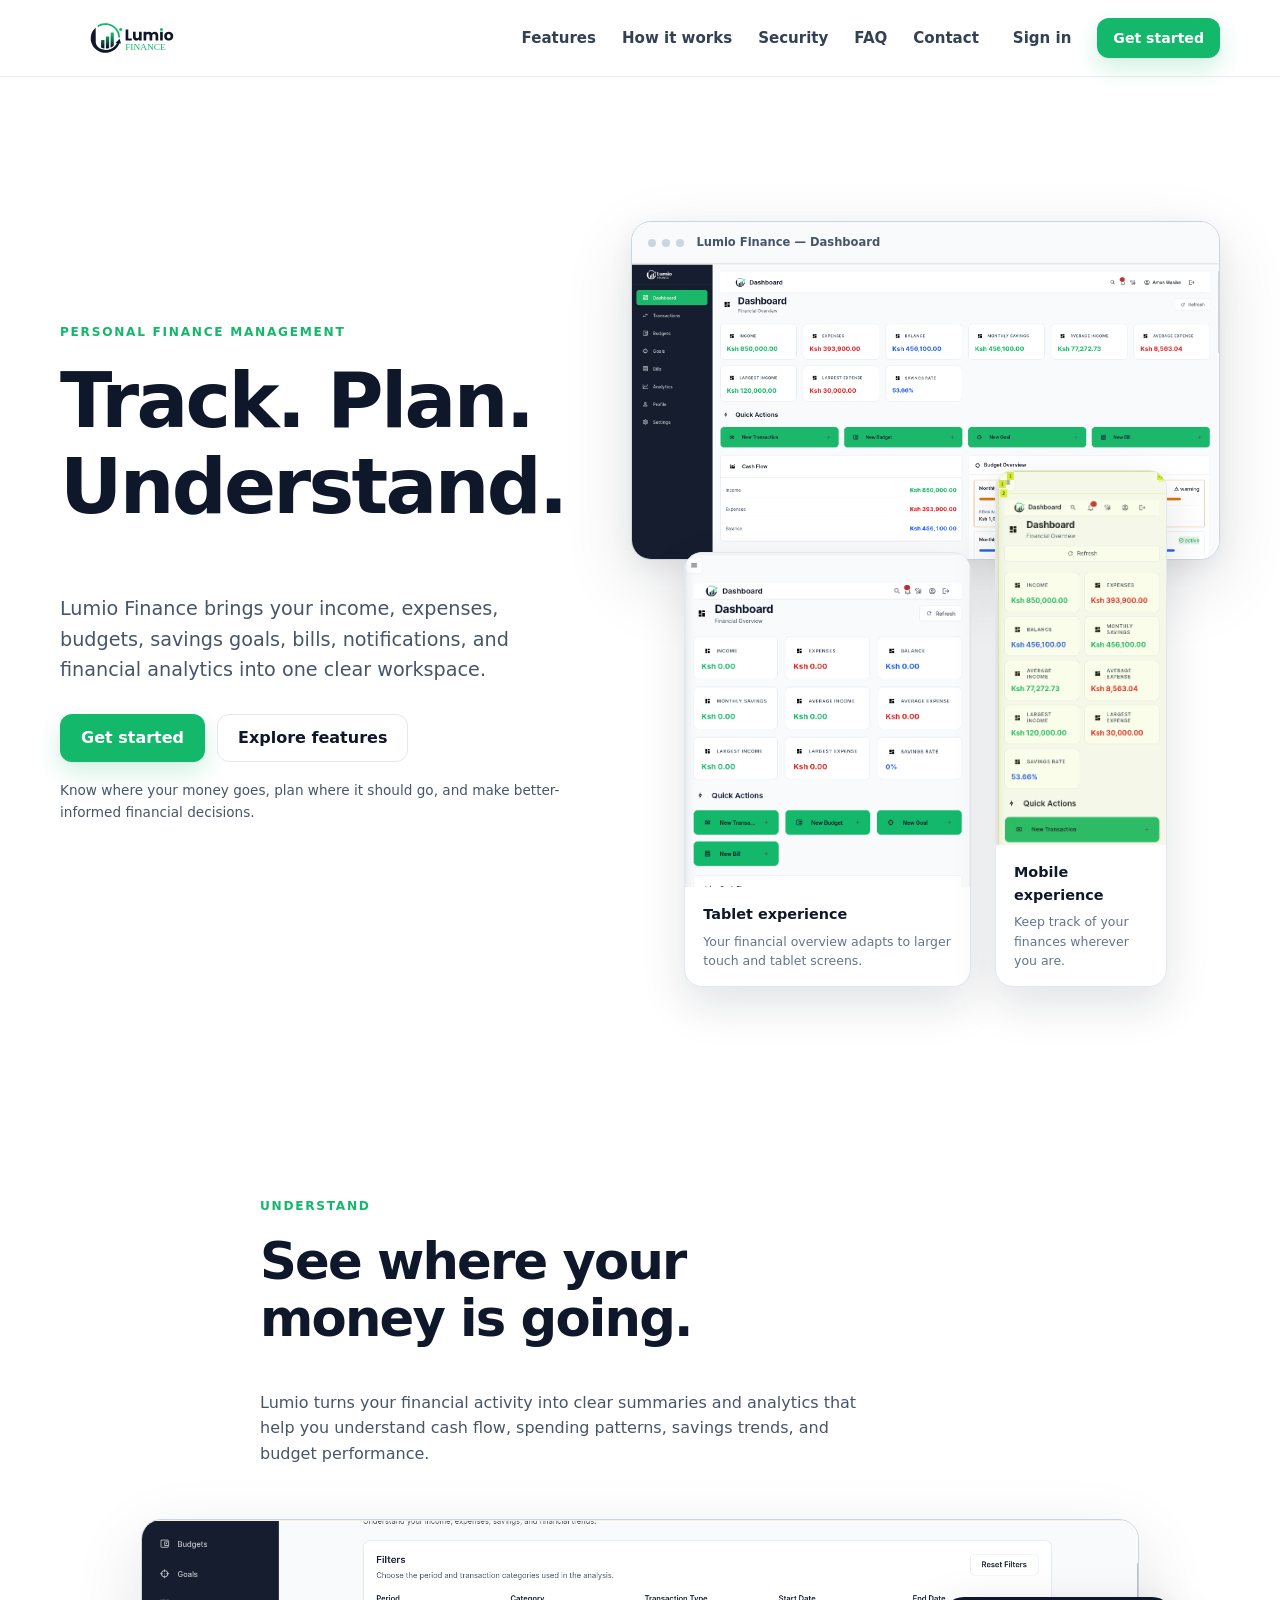
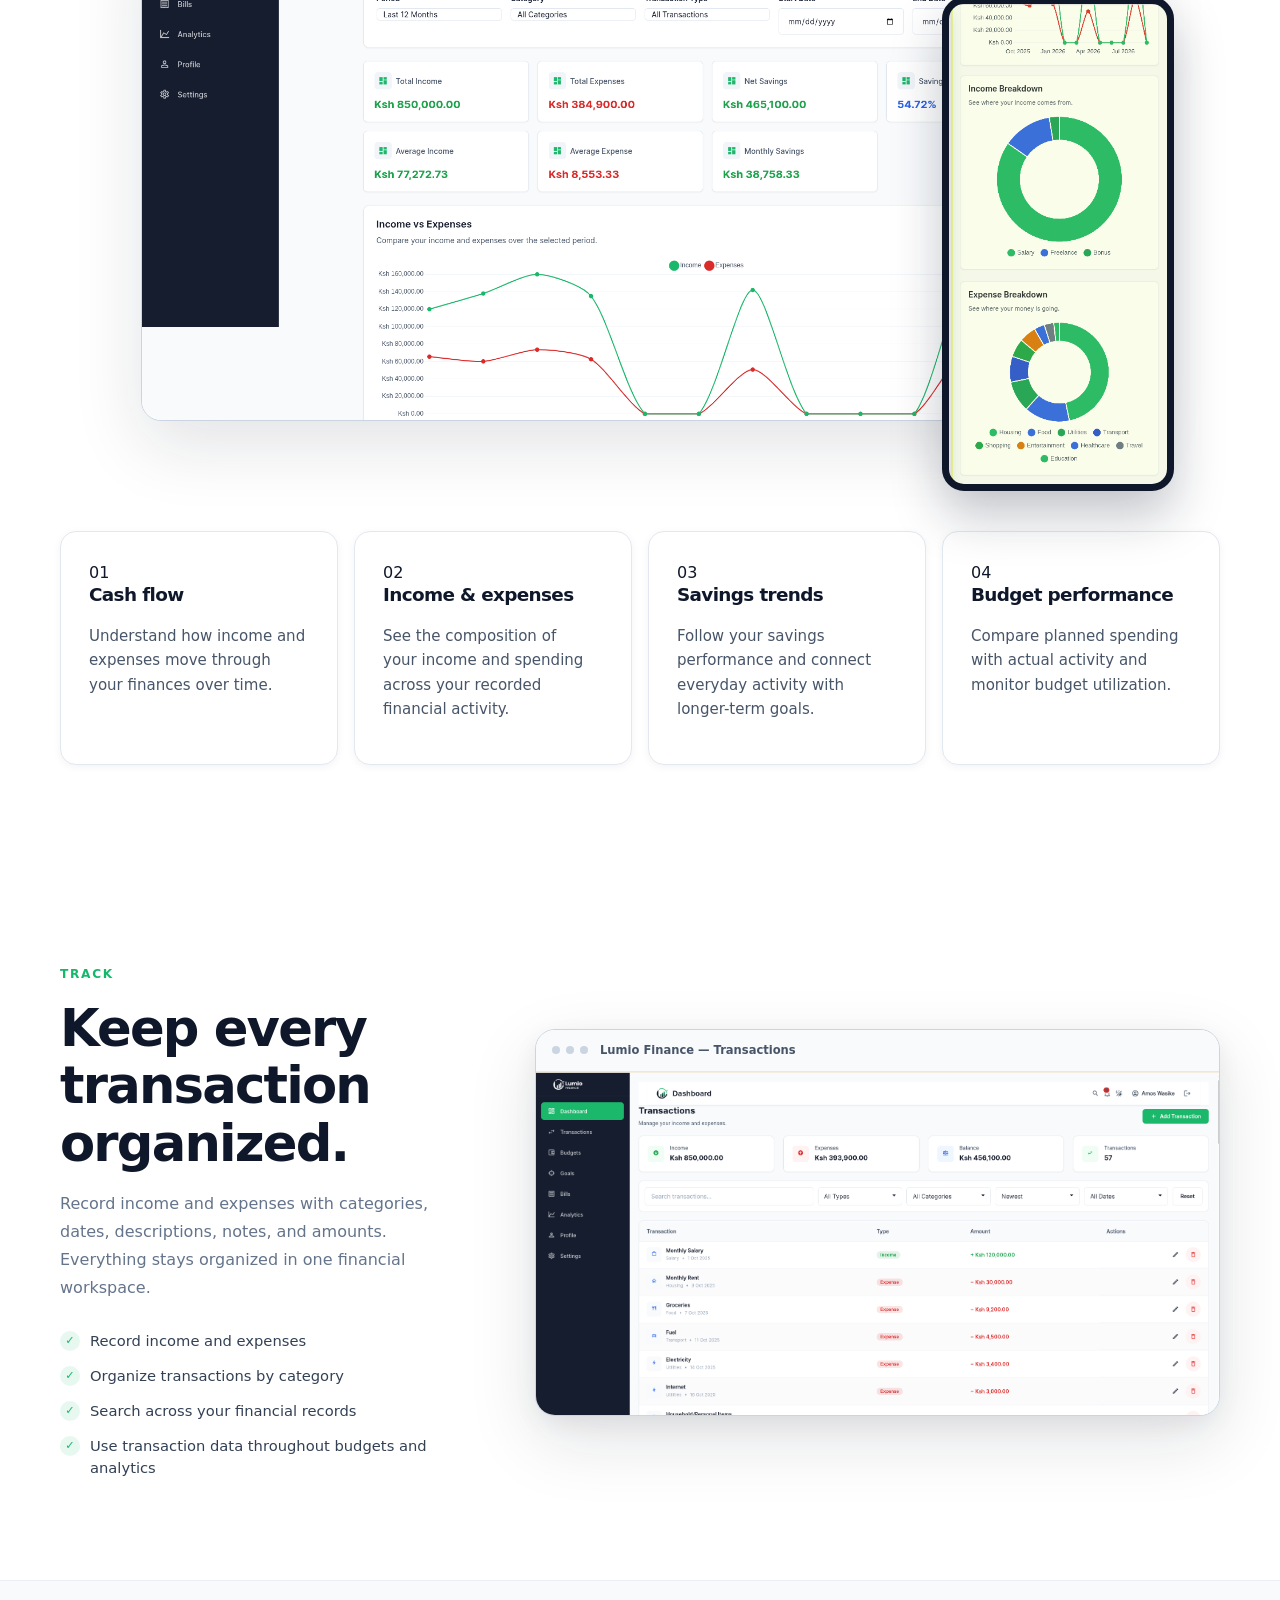
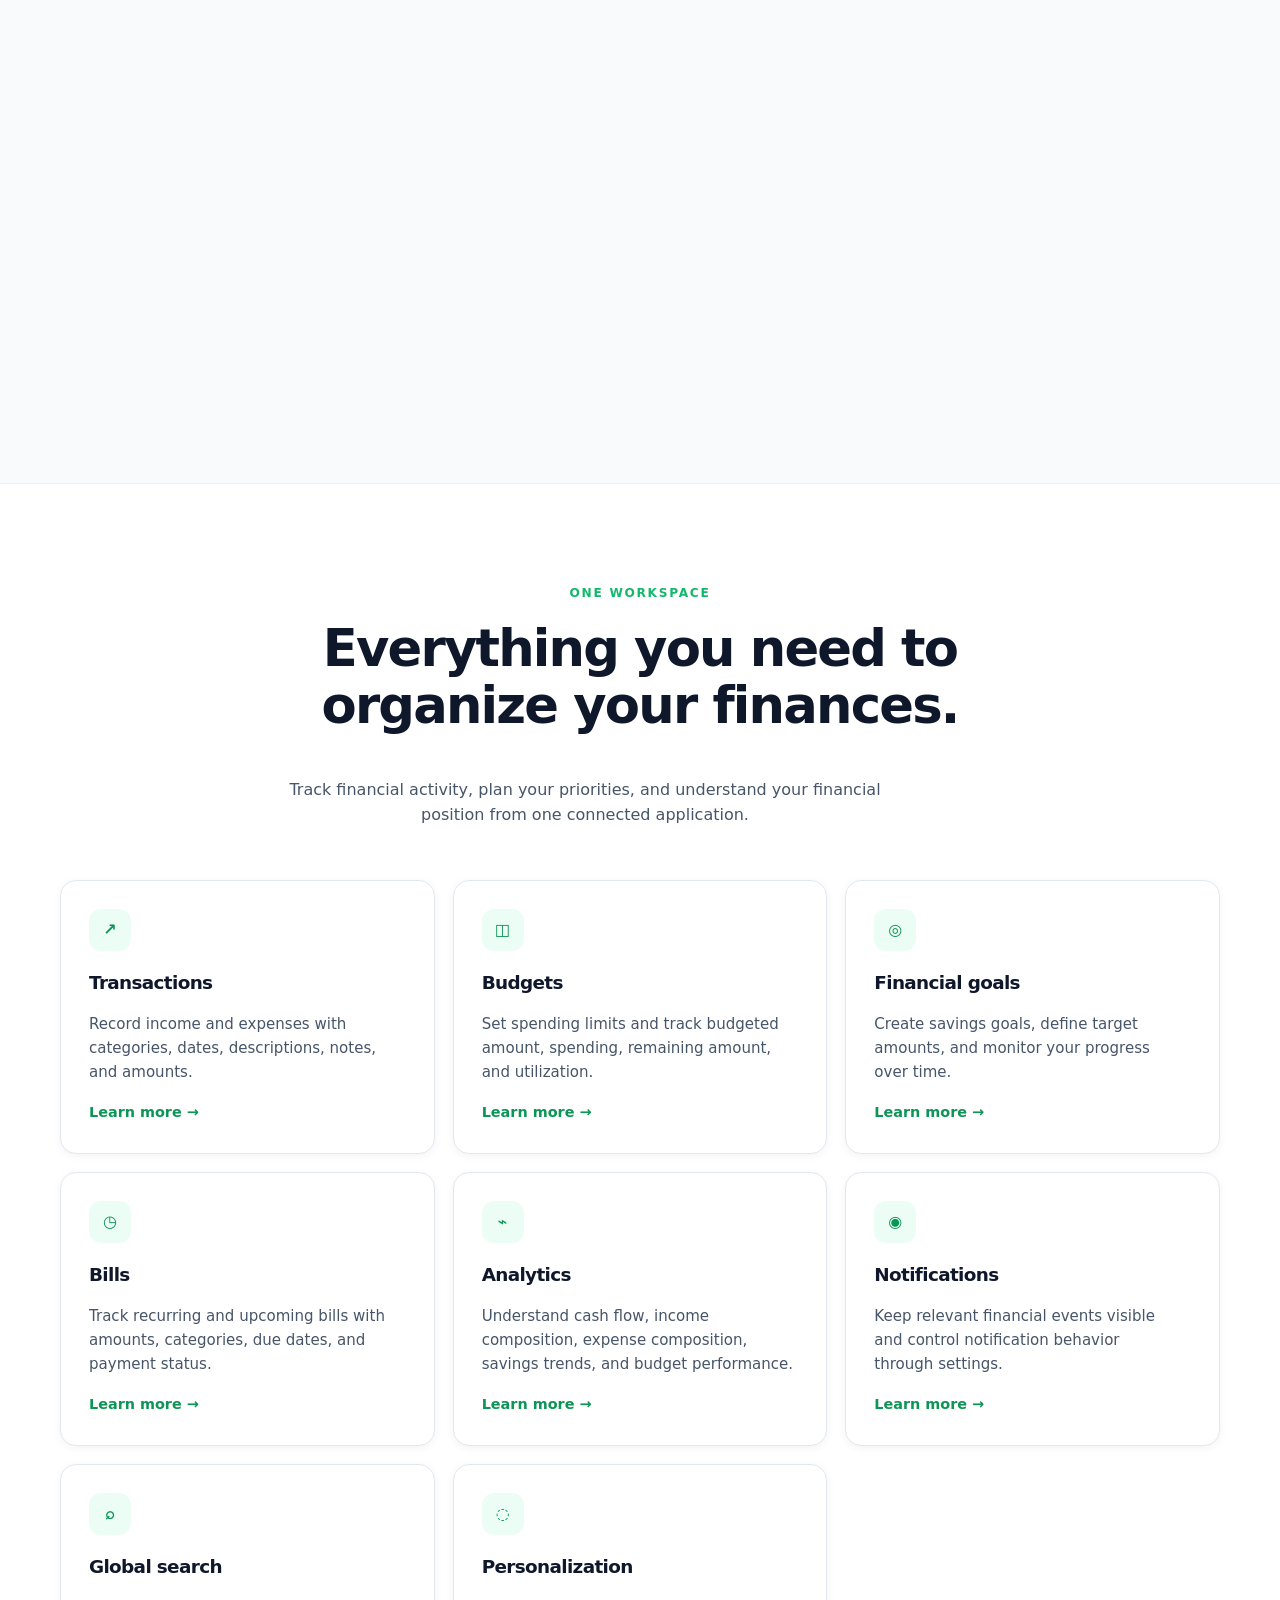
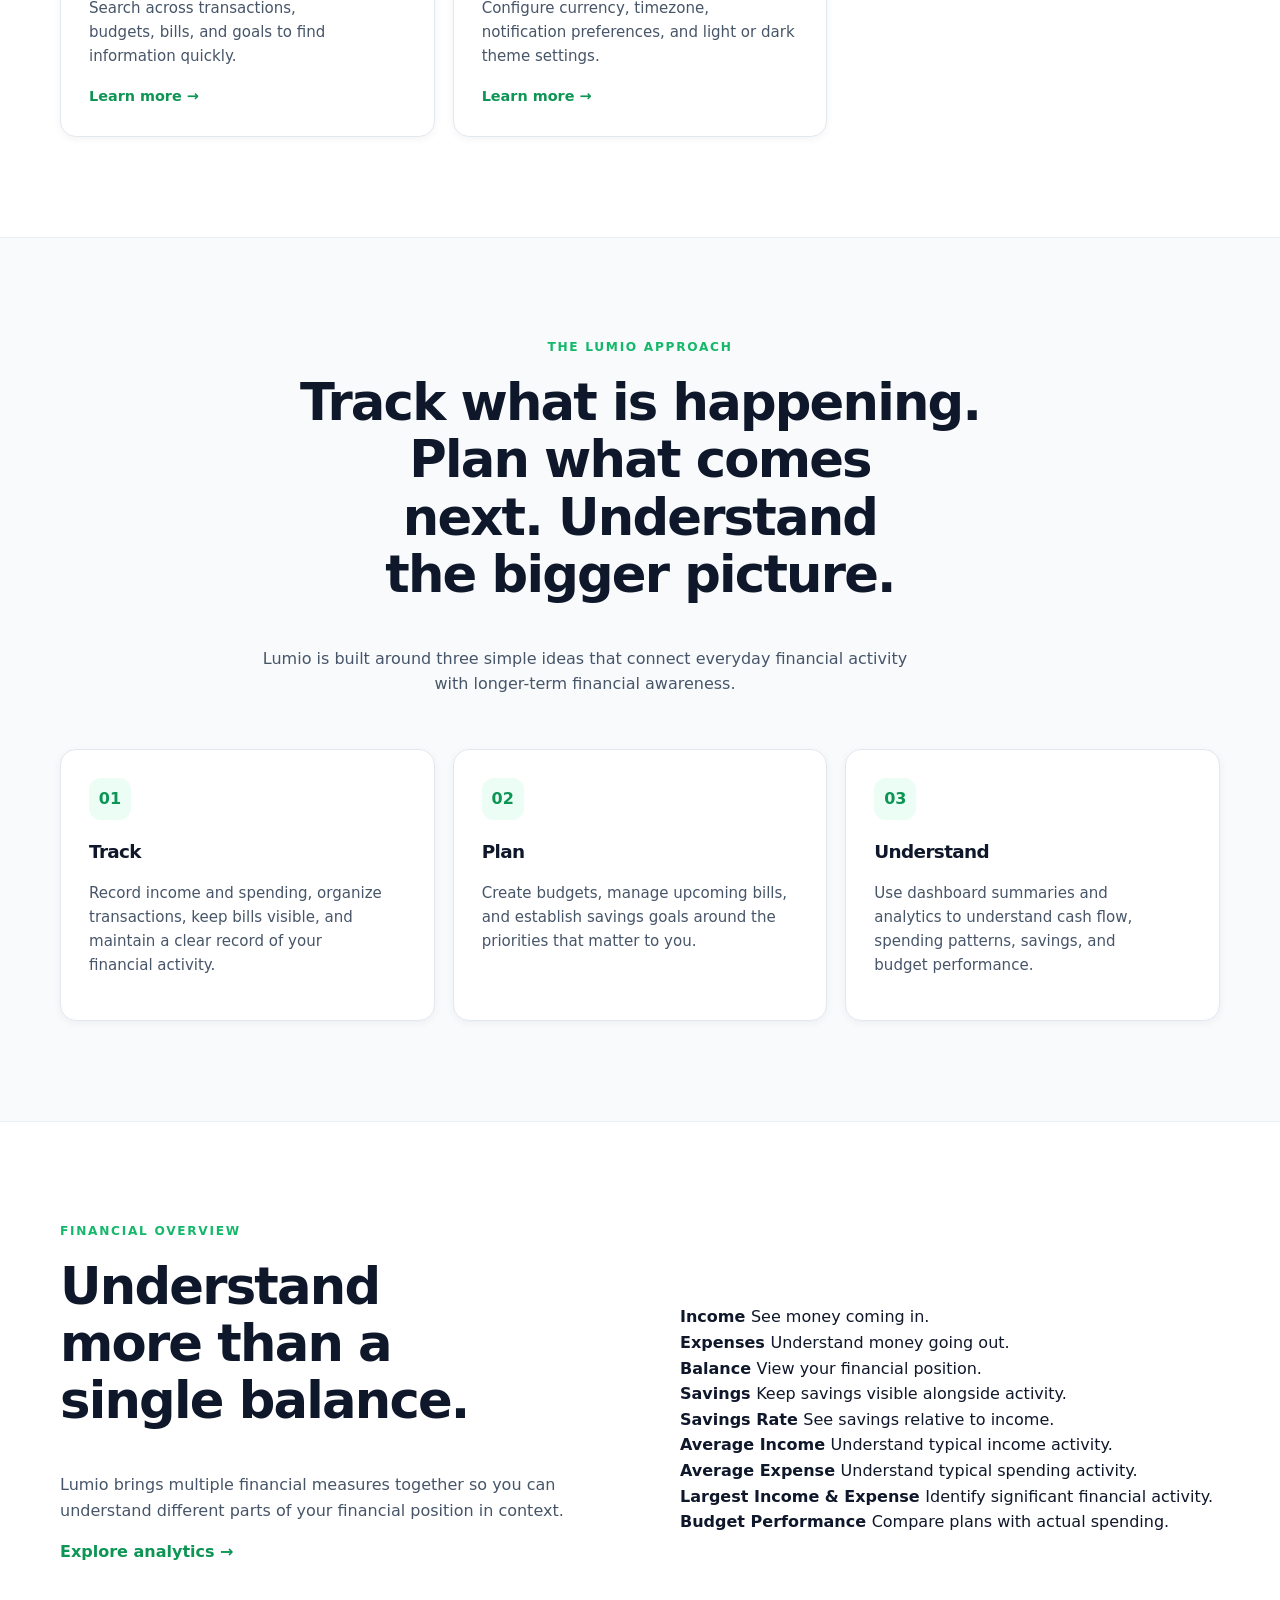
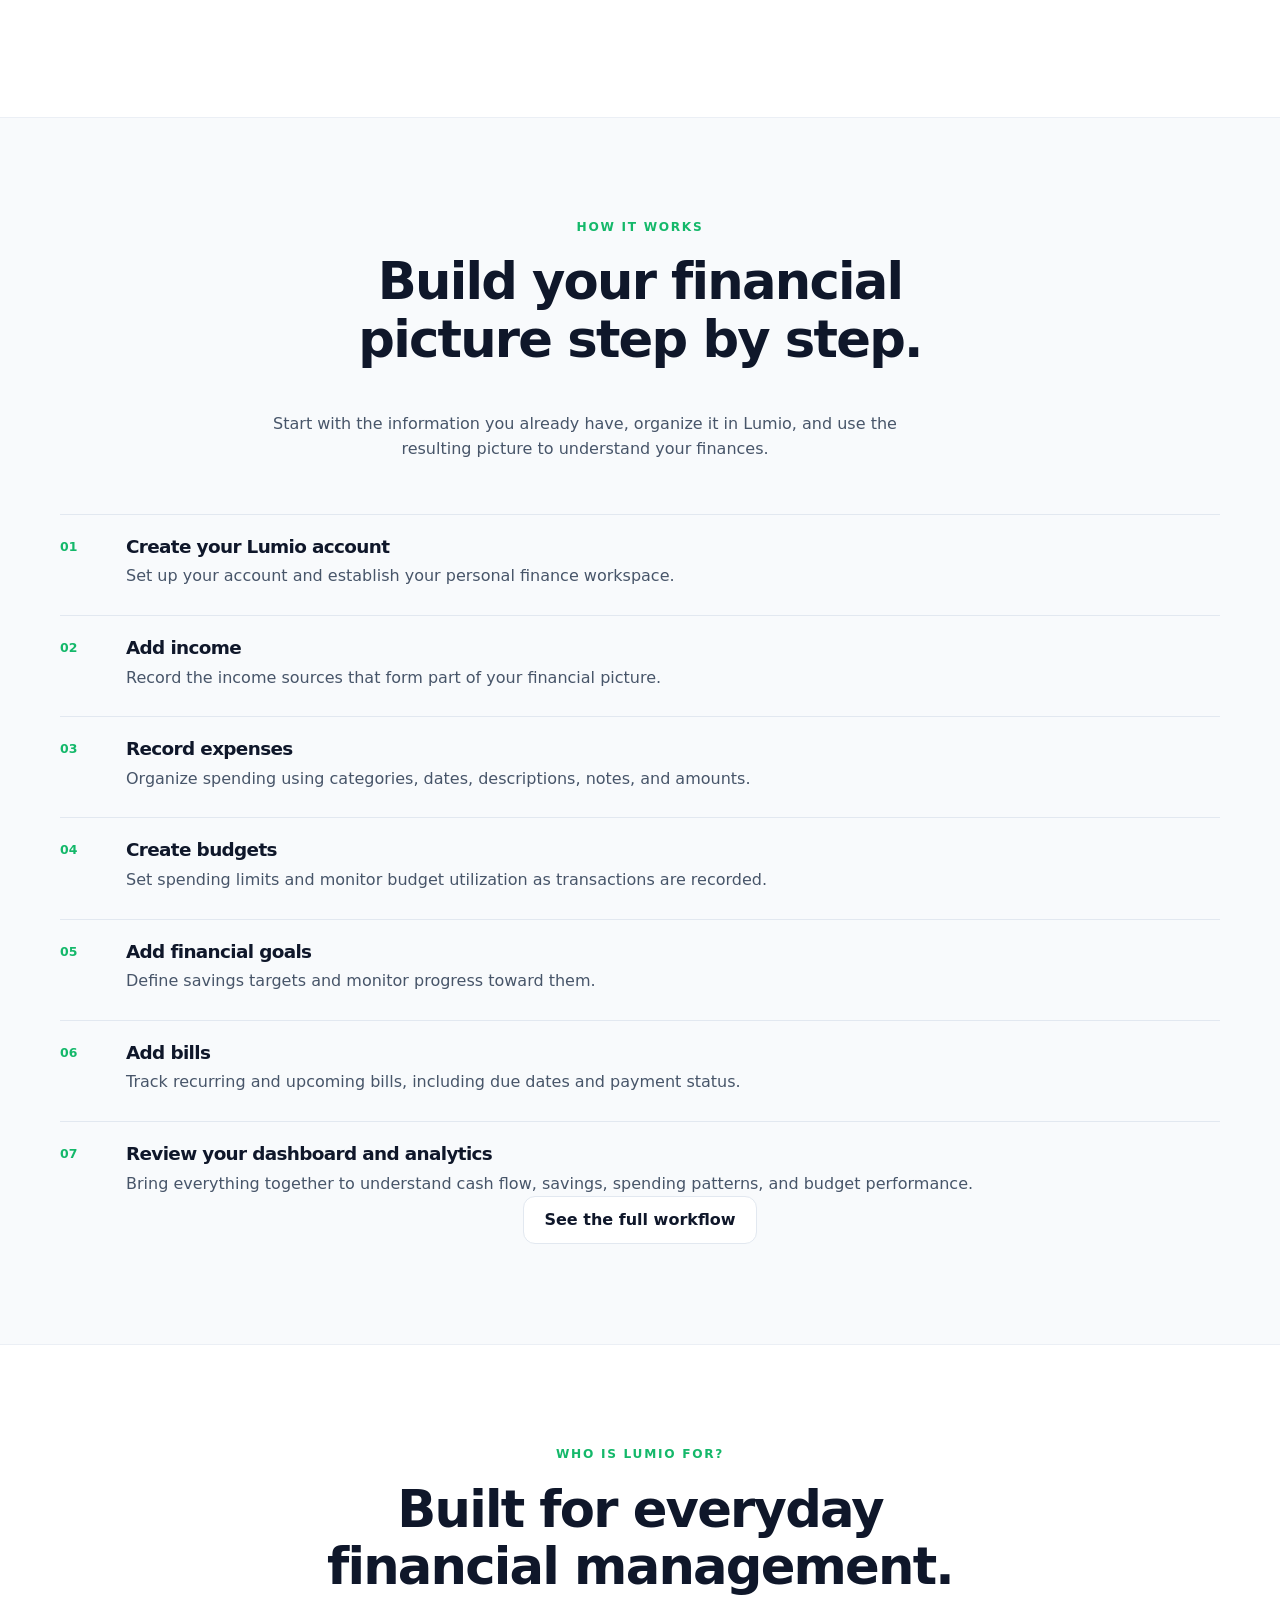
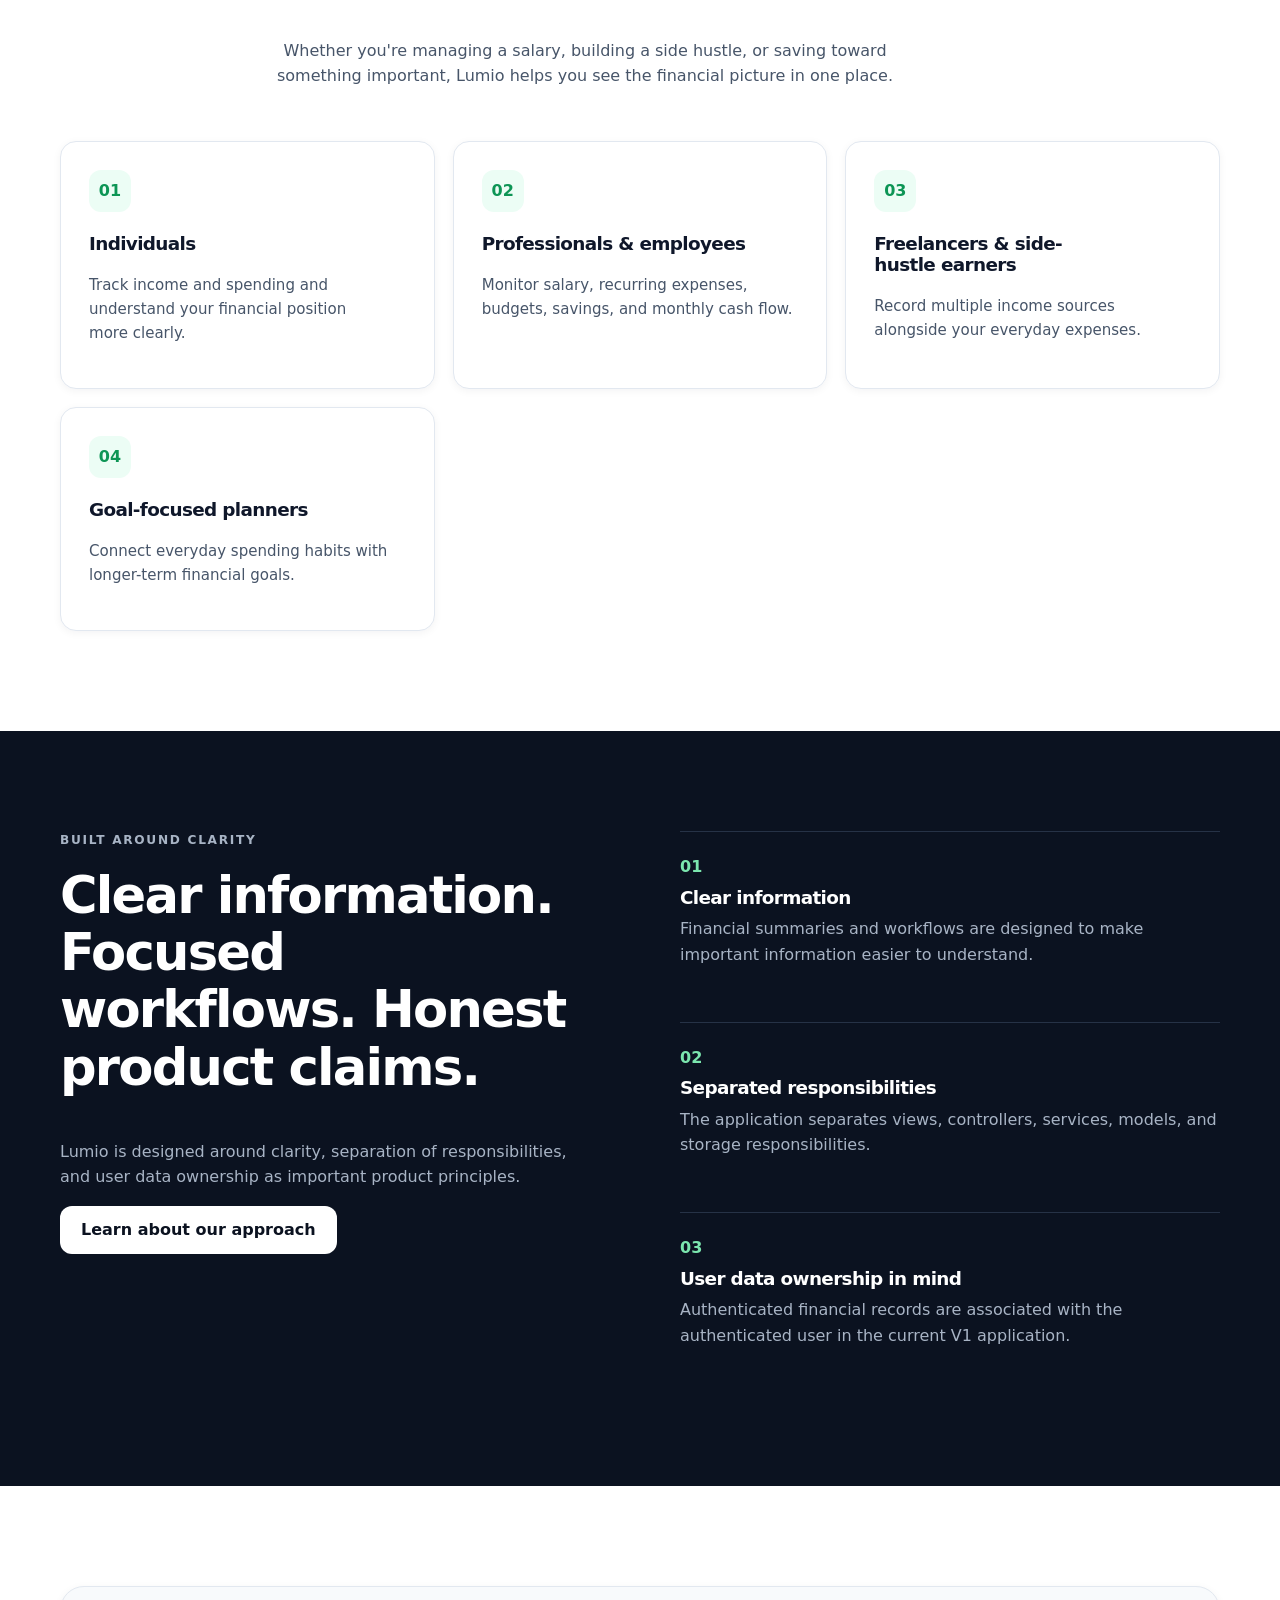
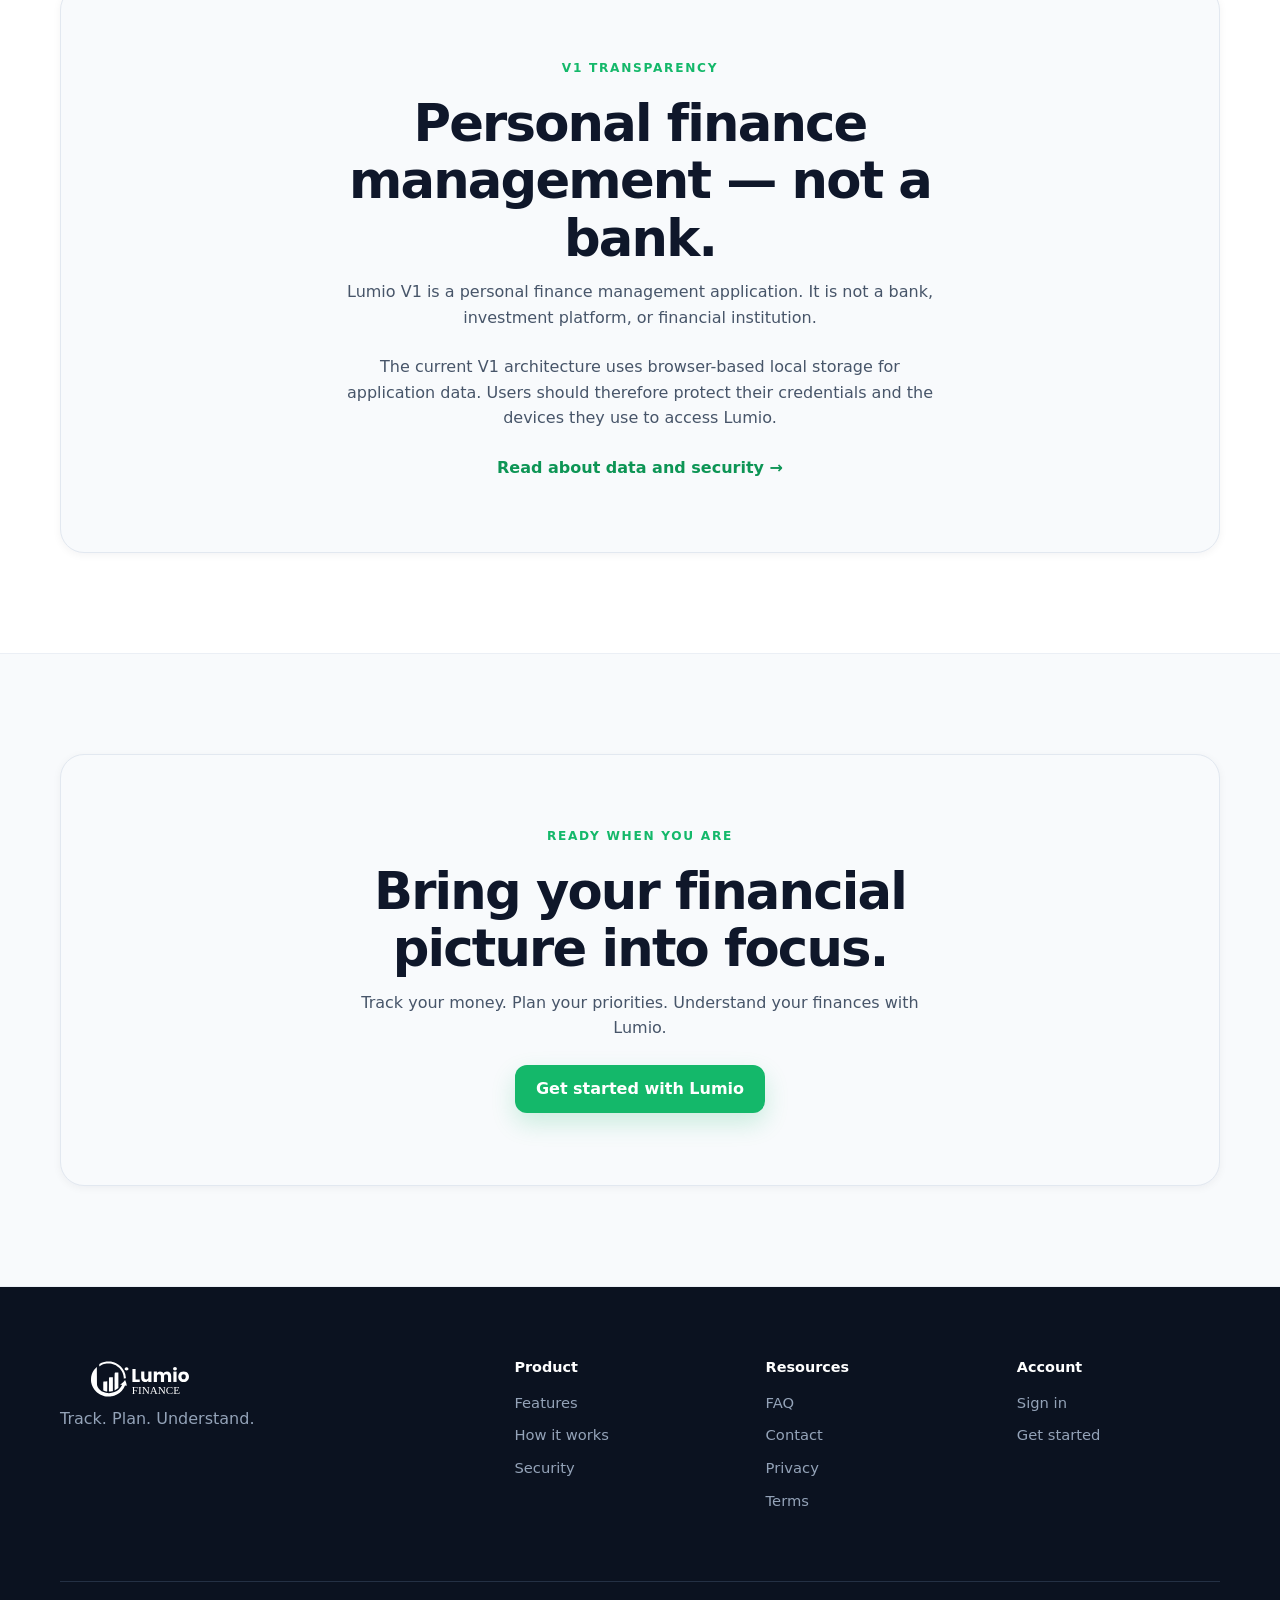
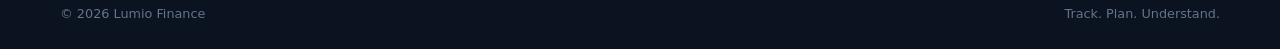
==== commit 59fab39d: "chore(seo): standardize site metadata and sitemap" ====
--- a/index.html
+++ b/index.html
@@ -16,6 +16,16 @@
   />
 
   <meta name="theme-color" content="#0f172a" />
+
+
+  <!-- =========================================================
+       CANONICAL URL
+  ========================================================== -->
+
+  <link
+    rel="canonical"
+    href="https://lumio-finance-web.netlify.app/"
+  />
 
 
   <!-- =========================================================
@@ -39,7 +49,7 @@
 
   <meta
     property="og:url"
-    content="https://lumio-finance.netlify.app/"
+    content="https://lumio-finance-web.netlify.app/"
   />
 
   <meta
@@ -54,7 +64,7 @@
 
   <meta
     property="og:image"
-    content="https://lumio-finance.netlify.app/assets/social/lumio-social-preview.png"
+    content="https://lumio-finance-web.netlify.app/assets/social/lumio-social-preview.png"
   />
 
   <meta
@@ -74,7 +84,7 @@
 
   <meta
     property="og:image:height"
-    content="630"
+    content="604"
   />
 
 
@@ -99,7 +109,7 @@
 
   <meta
     name="twitter:image"
-    content="https://lumio-finance.netlify.app/assets/social/lumio-social-preview.png"
+    content="https://lumio-finance-web.netlify.app/assets/social/lumio-social-preview.png"
   />
 
   <meta
